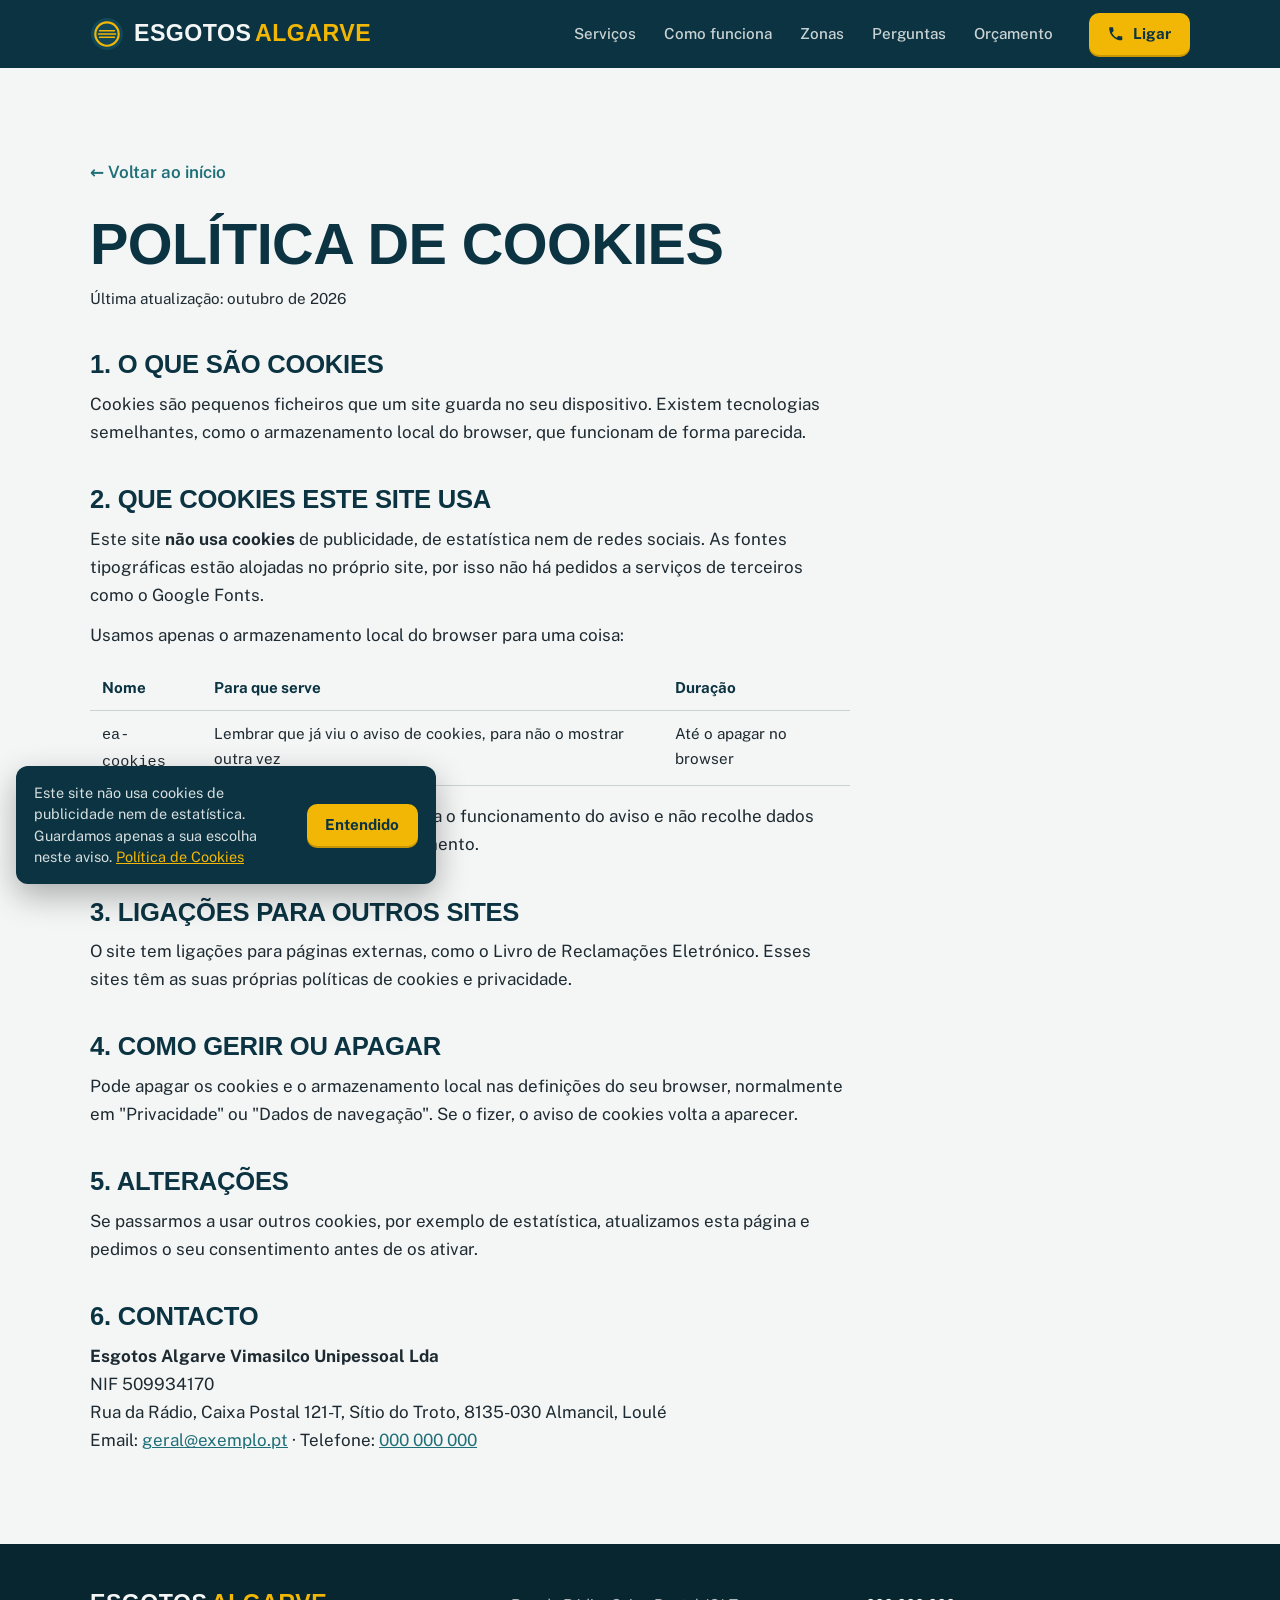
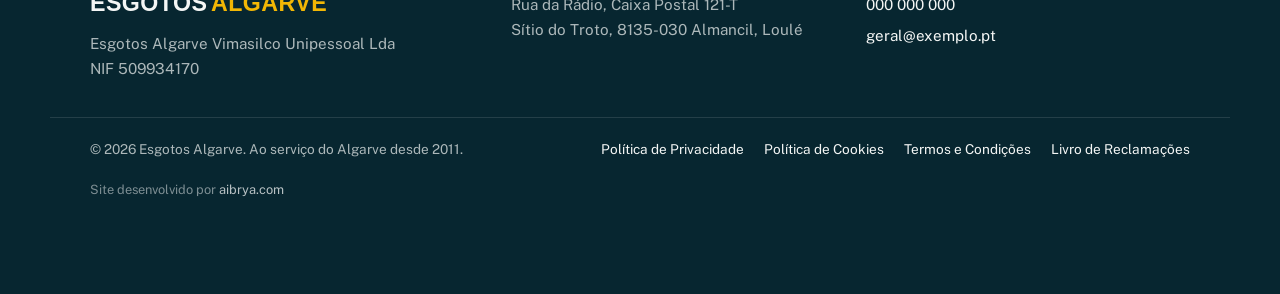
==== cookies.html @ 6cbc235f "Mapa interativo, páginas legais e simplificação - Localidades clicáveis que assinalam a zona no mapa" ====
<!doctype html>
<html lang="pt-PT">
<head>
  <meta charset="utf-8">
  <meta name="viewport" content="width=device-width, initial-scale=1">
  <title>Política de Cookies | Esgotos Algarve</title>
  <meta name="description" content="Que cookies e tecnologias semelhantes este site usa.">
  <meta name="theme-color" content="#0B3341">
  <link rel="icon" href="assets/favicon.svg" type="image/svg+xml">
  <link rel="stylesheet" href="assets/fonts.css">
  <link rel="stylesheet" href="styles.css">
</head>
<body>
  <a class="skip" href="#conteudo">Saltar para o conteúdo</a>

  <header class="topbar" id="topo">
    <div class="wrap topbar__inner">
      <a class="brand" href="index.html" aria-label="Esgotos Algarve, início">
        <svg class="brand__mark" viewBox="0 0 64 64" aria-hidden="true"><circle cx="32" cy="32" r="30" fill="currentColor"/><circle cx="32" cy="32" r="22" fill="none" stroke="var(--sinal)" stroke-width="4"/><path d="M18 26h28M16 32h32M18 38h28" stroke="var(--sinal)" stroke-width="3" stroke-linecap="round"/></svg>
        <span class="brand__name">Esgotos<strong>Algarve</strong></span>
      </a>
      <nav class="nav" aria-label="Principal">
        <button class="nav__toggle" aria-expanded="false" aria-controls="menu">
          <span class="sr-only">Abrir menu</span>
          <span class="nav__bars" aria-hidden="true"></span>
        </button>
        <ul id="menu" class="nav__list">
          <li><a href="index.html#servicos">Serviços</a></li>
          <li><a href="index.html#como-funciona">Como funciona</a></li>
          <li><a href="index.html#zonas">Zonas</a></li>
          <li><a href="index.html#perguntas">Perguntas</a></li>
          <li><a href="index.html#orcamento">Orçamento</a></li>
        </ul>
      </nav>
      <a class="btn btn--sinal btn--sm topbar__call" data-phone-link href="tel:+351000000000">
        <svg viewBox="0 0 24 24" aria-hidden="true"><path d="M6.6 10.8a15.1 15.1 0 0 0 6.6 6.6l2.2-2.2a1 1 0 0 1 1-.25 11.4 11.4 0 0 0 3.6.57 1 1 0 0 1 1 1V20a1 1 0 0 1-1 1A17 17 0 0 1 3 4a1 1 0 0 1 1-1h3.5a1 1 0 0 1 1 1c0 1.25.2 2.45.57 3.57a1 1 0 0 1-.25 1z"/></svg>
        <span>Ligar</span>
      </a>
    </div>
  </header>

  <main id="conteudo" class="legal">
    <div class="wrap">
      <a class="back" href="index.html">← Voltar ao início</a>
      <article class="legal__body">
        <h1>Política de Cookies</h1>
        <p class="legal__date">Última atualização: outubro de 2026</p>

        <h2>1. O que são cookies</h2>
        <p>Cookies são pequenos ficheiros que um site guarda no seu dispositivo. Existem tecnologias semelhantes, como o armazenamento local do browser, que funcionam de forma parecida.</p>

        <h2>2. Que cookies este site usa</h2>
        <p>Este site <strong>não usa cookies</strong> de publicidade, de estatística nem de redes sociais. As fontes tipográficas estão alojadas no próprio site, por isso não há pedidos a serviços de terceiros como o Google Fonts.</p>
        <p>Usamos apenas o armazenamento local do browser para uma coisa:</p>
        <table>
          <thead><tr><th>Nome</th><th>Para que serve</th><th>Duração</th></tr></thead>
          <tbody>
            <tr><td><code>ea-cookies</code></td><td>Lembrar que já viu o aviso de cookies, para não o mostrar outra vez</td><td>Até o apagar no browser</td></tr>
          </tbody>
        </table>
        <p>Este registo é estritamente necessário para o funcionamento do aviso e não recolhe dados pessoais, por isso não precisa de consentimento.</p>

        <h2>3. Ligações para outros sites</h2>
        <p>O site tem ligações para páginas externas, como o Livro de Reclamações Eletrónico. Esses sites têm as suas próprias políticas de cookies e privacidade.</p>

        <h2>4. Como gerir ou apagar</h2>
        <p>Pode apagar os cookies e o armazenamento local nas definições do seu browser, normalmente em "Privacidade" ou "Dados de navegação". Se o fizer, o aviso de cookies volta a aparecer.</p>

        <h2>5. Alterações</h2>
        <p>Se passarmos a usar outros cookies, por exemplo de estatística, atualizamos esta página e pedimos o seu consentimento antes de os ativar.</p>

        <h2>6. Contacto</h2>
        <p><strong>Esgotos Algarve Vimasilco Unipessoal Lda</strong><br>
        NIF 509934170<br>
        Rua da Rádio, Caixa Postal 121-T, Sítio do Troto, 8135-030 Almancil, Loulé<br>
        Email: <a data-email-link href="mailto:geral@exemplo.pt"><span data-email-text>geral@exemplo.pt</span></a> · Telefone: <a data-phone-link href="tel:+351000000000"><span data-phone-text>000 000 000</span></a></p>
      </article>
    </div>
  </main>

  <footer class="footer">
    <div class="wrap footer__grid">
      <div>
        <p class="brand brand--foot"><span class="brand__name">Esgotos<strong>Algarve</strong></span></p>
        <p>Esgotos Algarve Vimasilco Unipessoal Lda<br>NIF 509934170</p>
      </div>
      <div>
        <p>Rua da Rádio, Caixa Postal 121-T<br>Sítio do Troto, 8135-030 Almancil, Loulé</p>
      </div>
      <div>
        <p><a data-phone-link href="tel:+351000000000"><span data-phone-text>000 000 000</span></a></p>
        <p><a data-email-link href="mailto:geral@exemplo.pt"><span data-email-text>geral@exemplo.pt</span></a></p>
      </div>
    </div>
    <div class="wrap footer__legal">
      <p>© <span id="ano">2026</span> Esgotos Algarve. Ao serviço do Algarve desde 2011.</p>
      <ul class="footer__links" role="list">
        <li><a href="privacidade.html">Política de Privacidade</a></li>
        <li><a href="cookies.html">Política de Cookies</a></li>
        <li><a href="termos.html">Termos e Condições</a></li>
        <li><a href="https://www.livroreclamacoes.pt" rel="noopener" target="_blank">Livro de Reclamações</a></li>
      </ul>
    </div>
    <div class="wrap footer__credit">
      <p>Site desenvolvido por <a href="https://aibrya.com" rel="noopener" target="_blank">aibrya.com</a></p>
    </div>
  </footer>

  <div class="cookies" role="region" aria-label="Aviso de cookies" hidden>
    <p>Este site não usa cookies de publicidade nem de estatística. Guardamos apenas a sua escolha neste aviso. <a href="cookies.html">Política de Cookies</a></p>
    <button type="button" class="btn btn--sinal btn--sm" data-cookies-ok>Entendido</button>
  </div>

  <script src="script.js"></script>
</body>
</html>
---- assets/fonts.css ----
@font-face {
  font-family: 'Barlow Condensed';
  font-style: normal;
  font-weight: 500;
  font-display: swap;
  src: url(fonts/BarlowCondensed-500.woff2) format('woff2');
  unicode-range: U+0000-00FF, U+0131, U+0152-0153, U+02BB-02BC, U+02C6, U+02DA, U+02DC, U+0304, U+0308, U+0329, U+2000-206F, U+20AC, U+2122, U+2191, U+2193, U+2212, U+2215, U+FEFF, U+FFFD;
}
@font-face {
  font-family: 'Barlow Condensed';
  font-style: normal;
  font-weight: 600;
  font-display: swap;
  src: url(fonts/BarlowCondensed-600.woff2) format('woff2');
  unicode-range: U+0000-00FF, U+0131, U+0152-0153, U+02BB-02BC, U+02C6, U+02DA, U+02DC, U+0304, U+0308, U+0329, U+2000-206F, U+20AC, U+2122, U+2191, U+2193, U+2212, U+2215, U+FEFF, U+FFFD;
}
@font-face {
  font-family: 'Barlow Condensed';
  font-style: normal;
  font-weight: 700;
  font-display: swap;
  src: url(fonts/BarlowCondensed-700.woff2) format('woff2');
  unicode-range: U+0000-00FF, U+0131, U+0152-0153, U+02BB-02BC, U+02C6, U+02DA, U+02DC, U+0304, U+0308, U+0329, U+2000-206F, U+20AC, U+2122, U+2191, U+2193, U+2212, U+2215, U+FEFF, U+FFFD;
}
@font-face {
  font-family: 'Public Sans';
  font-style: normal;
  font-weight: 400;
  font-display: swap;
  src: url(fonts/PublicSans.woff2) format('woff2');
  unicode-range: U+0000-00FF, U+0131, U+0152-0153, U+02BB-02BC, U+02C6, U+02DA, U+02DC, U+0304, U+0308, U+0329, U+2000-206F, U+20AC, U+2122, U+2191, U+2193, U+2212, U+2215, U+FEFF, U+FFFD;
}
@font-face {
  font-family: 'Public Sans';
  font-style: normal;
  font-weight: 500;
  font-display: swap;
  src: url(fonts/PublicSans.woff2) format('woff2');
  unicode-range: U+0000-00FF, U+0131, U+0152-0153, U+02BB-02BC, U+02C6, U+02DA, U+02DC, U+0304, U+0308, U+0329, U+2000-206F, U+20AC, U+2122, U+2191, U+2193, U+2212, U+2215, U+FEFF, U+FFFD;
}
@font-face {
  font-family: 'Public Sans';
  font-style: normal;
  font-weight: 600;
  font-display: swap;
  src: url(fonts/PublicSans.woff2) format('woff2');
  unicode-range: U+0000-00FF, U+0131, U+0152-0153, U+02BB-02BC, U+02C6, U+02DA, U+02DC, U+0304, U+0308, U+0329, U+2000-206F, U+20AC, U+2122, U+2191, U+2193, U+2212, U+2215, U+FEFF, U+FFFD;
}
@font-face {
  font-family: 'Public Sans';
  font-style: normal;
  font-weight: 700;
  font-display: swap;
  src: url(fonts/PublicSans.woff2) format('woff2');
  unicode-range: U+0000-00FF, U+0131, U+0152-0153, U+02BB-02BC, U+02C6, U+02DA, U+02DC, U+0304, U+0308, U+0329, U+2000-206F, U+20AC, U+2122, U+2191, U+2193, U+2212, U+2215, U+FEFF, U+FFFD;
}
---- styles.css ----
/* =========================================================
   Esgotos Algarve, sistema de tokens
   Cal (60%) · Petróleo/Água (30%) · Sinal (10%, só CTAs)
   ========================================================= */
:root {
  --cal: #F4F6F5;          /* paredes caiadas, fundo dominante */
  --cal-2: #E6ECEA;        /* fundo de secção alternada */
  --petroleo: #0B3341;     /* azul petróleo, cor de marca */
  --petroleo-2: #12475A;
  --agua: #1F6F78;         /* água tratada, ícones e detalhes */
  --sinal: #F2B705;        /* amarelo de sinalização, só CTAs */
  --sinal-hover: #FFC928;
  --ardosia: #1E2A31;      /* texto */
  --ardosia-2: #4A5A63;    /* texto secundário */
  --linha: #C9D3D1;

  --f-display: "Barlow Condensed", "Arial Narrow", sans-serif;
  --f-body: "Public Sans", system-ui, -apple-system, "Segoe UI", sans-serif;

  --r: 10px;
  --wrap: 1180px;
  --gutter: clamp(16px, 4vw, 40px);
  --sec-y: clamp(64px, 9vw, 120px);
  --shadow: 0 1px 2px rgb(11 51 65 / .06), 0 8px 24px rgb(11 51 65 / .08);
}

*, *::before, *::after { box-sizing: border-box; }
html { scroll-behavior: smooth; -webkit-text-size-adjust: 100%; }
body {
  margin: 0;
  background: var(--cal);
  color: var(--ardosia);
  font: 400 1.0625rem/1.65 var(--f-body);
  -webkit-font-smoothing: antialiased;
}
img, svg { display: block; max-width: 100%; }
h1, h2, h3 { margin: 0; line-height: 1.05; color: var(--petroleo); }
h1, h2 { font-family: var(--f-display); font-weight: 700; letter-spacing: -.01em; text-transform: uppercase; }
h3 { font-family: var(--f-body); font-weight: 700; font-size: 1.125rem; line-height: 1.3; }
p { margin: 0; }
a { color: inherit; }
:where(ul[role="list"], ol) { list-style: none; margin: 0; padding: 0; }

.wrap { max-width: var(--wrap); margin-inline: auto; padding-inline: var(--gutter); }
.sr-only { position: absolute; width: 1px; height: 1px; overflow: hidden; clip: rect(0 0 0 0); white-space: nowrap; }

:focus-visible { outline: 3px solid var(--sinal); outline-offset: 3px; border-radius: 4px; }
.section--tint :focus-visible, main :focus-visible { outline-color: var(--petroleo); }
.section--dark :focus-visible, .section--quote .quote__intro :focus-visible, .footer :focus-visible, .topbar :focus-visible { outline-color: var(--sinal); }

.skip {
  position: absolute; left: 16px; top: -60px; z-index: 100;
  background: var(--sinal); color: var(--petroleo); padding: 10px 16px; font-weight: 700; border-radius: 6px;
}
.skip:focus { top: 12px; }

/* ---------- Botões ---------- */
.btn {
  display: inline-flex; align-items: center; justify-content: center; gap: .55em;
  min-height: 48px; padding: .8em 1.4em;
  font: 700 1rem/1 var(--f-body); text-decoration: none;
  border-radius: var(--r); border: 2px solid transparent; cursor: pointer;
  transition: background .2s, transform .2s, box-shadow .2s, border-color .2s;
}
.btn svg { width: 1.15em; height: 1.15em; fill: currentColor; flex: none; }
.btn--sinal { background: var(--sinal); color: var(--petroleo); box-shadow: 0 2px 0 #C79600; }
.btn--sinal:hover { background: var(--sinal-hover); transform: translateY(-1px); box-shadow: 0 4px 0 #C79600; }
.btn--sinal:active { transform: translateY(1px); box-shadow: 0 1px 0 #C79600; }
.btn--ghost { color: var(--petroleo); border-color: currentColor; background: transparent; }
.btn--ghost:hover { background: var(--petroleo); color: var(--cal); border-color: var(--petroleo); }
.btn--sm { min-height: 42px; padding: .6em 1.1em; font-size: .95rem; }
.btn--lg { min-height: 56px; font-size: 1.0625rem; padding: .9em 1.6em; }
.btn--block { width: 100%; }
.btn__num { font-weight: 500; opacity: .8; padding-left: .55em; border-left: 1px solid rgb(11 51 65 / .3); }

/* ---------- Topbar ---------- */
.topbar {
  position: sticky; top: 0; z-index: 50;
  background: var(--petroleo); color: var(--cal);
}
.topbar__inner { display: flex; align-items: center; gap: 24px; min-height: 68px; }
.brand { display: inline-flex; align-items: center; gap: 10px; text-decoration: none; color: var(--cal); }
.brand__mark { width: 34px; height: 34px; color: var(--petroleo-2); }
.brand__name { font: 600 1.45rem/1 var(--f-display); text-transform: uppercase; letter-spacing: .02em; }
.brand__name strong { color: var(--sinal); font-weight: 700; margin-left: .15em; }

.nav { margin-left: auto; }
.nav__list { display: flex; gap: 4px; list-style: none; margin: 0; padding: 0; }
.nav__list a {
  display: block; padding: 10px 12px; text-decoration: none; font-weight: 500; font-size: .95rem;
  color: rgb(244 246 245 / .82); border-radius: 6px;
}
.nav__list a:hover { color: var(--cal); background: var(--petroleo-2); }
.nav__toggle { display: none; }

/* ---------- Hero ---------- */
.hero {
  padding-block: clamp(40px, 6vw, 88px) clamp(48px, 6vw, 96px);
  background:
    linear-gradient(var(--cal), var(--cal)) padding-box;
  position: relative; overflow: hidden;
}
.hero__grid { display: grid; grid-template-columns: 1.05fr 1fr; gap: clamp(32px, 5vw, 72px); align-items: center; }
.hero__kicker {
  display: inline-flex; align-items: center; gap: 10px;
  font-weight: 600; font-size: .9rem; color: var(--agua); letter-spacing: .02em;
  margin-bottom: 20px;
}
.dot { width: 9px; height: 9px; border-radius: 50%; background: var(--agua); box-shadow: 0 0 0 4px rgb(31 111 120 / .18); }
.hero h1 { font-size: clamp(2.6rem, 5.6vw, 4.8rem); line-height: .95; }
.hero h1 span { display: block; color: var(--agua); }
.hero__lead { margin-top: 22px; font-size: clamp(1.06rem, 1.5vw, 1.2rem); color: var(--ardosia-2); max-width: 34em; }
.hero__ctas { display: flex; flex-wrap: wrap; gap: 12px; margin-top: 32px; }
.hero__proof {
  display: grid; grid-template-columns: repeat(3, 1fr); gap: 16px;
  margin-top: 40px; padding-top: 24px; border-top: 1px solid var(--linha);
  font-size: .92rem; color: var(--ardosia-2); line-height: 1.4;
}
.hero__proof strong { display: block; color: var(--petroleo); font-family: var(--f-display); font-size: 1.35rem; text-transform: uppercase; letter-spacing: .01em; }

/* Assinatura: corte técnico */
.hero__section { margin: 0; }
.hero__section svg { width: 100%; height: auto; border-radius: 14px; background: #fff; box-shadow: var(--shadow); border: 1px solid var(--linha); }
.hero__section figcaption { margin-top: 12px; font-size: .88rem; color: var(--ardosia-2); padding-left: 14px; border-left: 3px solid var(--sinal); }
.ceu { fill: #FAFBFB; }
.terra { fill: url(#terra); }
.hatch { stroke: #DCD3C3; stroke-width: 2; }
.solo { stroke: #8A7A5E; stroke-width: 3; }
.casa rect, .casa path { fill: #fff; stroke: var(--petroleo); stroke-width: 3; stroke-linejoin: round; }
.casa .janela { fill: #DCEDEE; }
.casa .porta { fill: var(--petroleo); }
.tubo { fill: none; stroke: var(--petroleo); stroke-width: 10; stroke-linecap: round; stroke-linejoin: round; }
.fluxo { fill: none; stroke: #8FC3C7; stroke-width: 3; stroke-dasharray: 6 10; stroke-linecap: round; animation: flow 1.6s linear infinite; }
.tanque { fill: #fff; stroke: var(--petroleo); stroke-width: 4; }
.nivel { fill: #7E8F6B; opacity: .55; animation: drain 7s ease-in-out infinite; transform-origin: 0 360px; }
.onda { fill: #7E8F6B; opacity: .8; animation: drain 7s ease-in-out infinite; transform-origin: 0 360px; }
.tampa { fill: var(--petroleo); }
.cisterna { fill: var(--petroleo); }
.cabine { fill: var(--petroleo-2); }
.camiao .janela { fill: #DCEDEE; }
.chassis { stroke: var(--ardosia); stroke-width: 4; }
.roda { fill: var(--ardosia); stroke: #fff; stroke-width: 3; }
.faixa { fill: var(--sinal); }
.mangueira { fill: none; stroke: var(--sinal); stroke-width: 6; stroke-linecap: round; }
.mangueira--in { stroke-dasharray: 2 0; }
.cota line { stroke: var(--agua); stroke-width: 1.5; }
.cota text { font: 600 13px var(--f-body); fill: var(--agua); letter-spacing: .04em; text-transform: uppercase; }

@keyframes flow { to { stroke-dashoffset: -32; } }
@keyframes drain {
  0%, 15% { transform: scaleY(1); }
  55%, 70% { transform: scaleY(.14); }
  100% { transform: scaleY(1); }
}

/* ---------- Pipeline (assinatura ao longo da página) ---------- */
.pipeline { position: relative; }
@media (min-width: 1100px) {
  .pipeline::before {
    content: ""; position: absolute; top: 0; bottom: 0;
    left: max(18px, calc((100vw - var(--wrap)) / 2 - 10px));
    width: 6px; border-radius: 3px;
    background: repeating-linear-gradient(to bottom, rgb(143 195 199 / .45) 0 14px, transparent 14px 22px);
    pointer-events: none; z-index: 1;
  }
}

/* ---------- Secções ---------- */
.section { padding-block: var(--sec-y); position: relative; }
.section--tint { background: var(--cal-2); }
.section--dark { background: var(--petroleo); color: rgb(244 246 245 / .85); }
.section--dark h2, .section--dark h3 { color: var(--cal); }

.sec-head { max-width: 760px; margin-bottom: clamp(32px, 4vw, 56px); }
.sec-head h2 { font-size: clamp(2.2rem, 4.6vw, 3.6rem); }
.sec-head__lead { margin-top: 16px; font-size: 1.1rem; color: var(--ardosia-2); }
.section--dark .sec-head__lead { color: rgb(244 246 245 / .78); }

.node {
  display: inline-flex; align-items: center; gap: 12px; margin-bottom: 14px;
  font: 700 .95rem/1 var(--f-display); letter-spacing: .12em; text-transform: uppercase; color: var(--agua);
}
.section--dark .node, .node--light { color: #8FC3C7; }
.node__cover {
  width: 28px; height: 28px; border-radius: 50%; flex: none;
  background:
    repeating-linear-gradient(0deg, transparent 0 4px, rgb(255 255 255 / .35) 4px 6px),
    var(--petroleo);
  box-shadow: inset 0 0 0 3px var(--agua), 0 0 0 3px var(--cal);
}
.section--tint .node__cover { box-shadow: inset 0 0 0 3px var(--agua), 0 0 0 3px var(--cal-2); }
.section--dark .node__cover, .node--light .node__cover { background: repeating-linear-gradient(0deg, transparent 0 4px, rgb(11 51 65 / .4) 4px 6px), #8FC3C7; box-shadow: inset 0 0 0 3px var(--sinal), 0 0 0 3px var(--petroleo); }

/* ---------- Serviços ---------- */
.services { display: grid; grid-template-columns: repeat(2, 1fr); gap: 20px; }
.svc {
  background: #fff; border: 1px solid var(--linha); border-radius: 14px; padding: clamp(24px, 3vw, 36px);
  display: flex; flex-direction: column; gap: 12px;
  transition: border-color .2s, box-shadow .2s, transform .2s;
}
.svc:hover { border-color: var(--agua); box-shadow: var(--shadow); transform: translateY(-2px); }
.svc h3 { font-family: var(--f-display); font-size: clamp(1.5rem, 2.2vw, 1.9rem); text-transform: uppercase; line-height: 1.05; }
.svc p { color: var(--ardosia-2); font-size: 1rem; }
.svc__top { display: flex; justify-content: space-between; align-items: flex-start; margin-bottom: 8px; }
.svc__n { font: 700 2.4rem/1 var(--f-display); color: var(--linha); }
.svc__icon { width: 56px; height: 56px; border-radius: 12px; background: #E3F0F0; display: grid; place-items: center; }
.svc__icon svg { width: 32px; height: 32px; fill: none; stroke: var(--agua); stroke-width: 2.5; stroke-linecap: round; stroke-linejoin: round; }
.svc--feature { background: var(--petroleo); border-color: var(--petroleo); }
.svc--feature h3 { color: var(--cal); }
.svc--feature p { color: rgb(244 246 245 / .8); }
.svc--feature .svc__icon { background: var(--petroleo-2); }
.svc--feature .svc__icon svg { stroke: var(--sinal); }
.svc--feature .svc__n { color: var(--sinal); }

/* ---------- Passos ---------- */
.steps { display: grid; grid-template-columns: repeat(4, 1fr); gap: 24px; counter-reset: s; position: relative; }
.steps::before {
  content: ""; position: absolute; left: 28px; right: 28px; top: 27px; height: 6px; border-radius: 3px;
  background: var(--petroleo); z-index: 0;
}
.steps li { position: relative; z-index: 1; }
.steps__n {
  display: grid; place-items: center; width: 60px; height: 60px; border-radius: 50%;
  background: var(--cal); border: 6px solid var(--petroleo); color: var(--petroleo);
  font: 700 1.6rem/1 var(--f-display); margin-bottom: 18px;
}
.steps li:last-child .steps__n { background: var(--sinal); }
.steps h3 { margin-bottom: 6px; }
.steps p { color: var(--ardosia-2); font-size: 1rem; }
.cta-inline { margin-top: 48px; }

/* ---------- Zonas ---------- */
.zonas { display: grid; grid-template-columns: 1fr 1fr; gap: clamp(32px, 5vw, 72px); align-items: center; }
.towns__hint { font-size: .95rem; color: #8FC3C7; margin-bottom: 14px; font-weight: 500; }
.towns { display: flex; flex-wrap: wrap; gap: 8px; }
.town {
  font: 500 .95rem/1 var(--f-body); color: var(--cal); cursor: pointer;
  padding: 10px 14px; min-height: 40px; border-radius: 999px;
  background: transparent; border: 1px solid rgb(143 195 199 / .35);
  transition: background .15s, border-color .15s, color .15s;
}
.town:hover { border-color: #8FC3C7; background: rgb(143 195 199 / .1); }
.town[aria-pressed="true"] { background: var(--sinal); color: var(--petroleo); border-color: var(--sinal); font-weight: 700; }
.towns__note { margin-top: 20px; font-size: .95rem; color: rgb(244 246 245 / .7); }
.map { margin: 0; }
.map svg { width: 100%; height: auto; border-radius: 14px; background: #0A2C38; overflow: hidden; }
.map__land { fill: #0F3E4E; }
.map__coast { fill: none; stroke: #8FC3C7; stroke-width: 1.2; }
.map__range circle { fill: none; stroke: rgb(143 195 199 / .22); stroke-width: .6; stroke-dasharray: 2 3; }
.map__pt { fill: #8FC3C7; opacity: .75; transition: opacity .2s; }
.map__pt.is-active { opacity: 0; }
.map__base circle { fill: var(--cal); stroke: var(--petroleo); stroke-width: 1.5; }
.map__route { stroke: var(--sinal); stroke-width: 1.2; stroke-dasharray: 3 3; opacity: .9; transition: all .5s ease; }
.map__focus { transition: transform .5s cubic-bezier(.2,.8,.2,1); }
.map__dot { fill: var(--sinal); stroke: var(--petroleo); stroke-width: 1.5; }
.map__ring { fill: none; stroke: var(--sinal); stroke-width: 1.2; }
.map__pulse { fill: var(--sinal); opacity: .5; transform-box: fill-box; transform-origin: center; animation: pulse 1.6s ease-out infinite; }
.map__sea { font: 600 6px var(--f-body); fill: rgb(143 195 199 / .5); letter-spacing: .3em; text-transform: uppercase; }
.map__label { font: 700 8px var(--f-display); fill: var(--sinal); text-transform: uppercase; letter-spacing: .08em; paint-order: stroke; stroke: #0A2C38; stroke-width: 3px; }
.map__caption { margin-top: 12px; font-size: .95rem; color: rgb(244 246 245 / .78); }
.map__caption strong { color: var(--sinal); }
@keyframes pulse { 0% { transform: scale(1); opacity: .55; } 100% { transform: scale(4); opacity: 0; } }

/* ---------- FAQ ---------- */
.faq-wrap { display: grid; grid-template-columns: 1fr 1.6fr; gap: clamp(24px, 5vw, 72px); align-items: start; }
.faq { border-top: 1px solid var(--linha); }
.faq details { border-bottom: 1px solid var(--linha); }
.faq summary {
  list-style: none; cursor: pointer; padding: 20px 44px 20px 0; position: relative;
  font-weight: 600; font-size: 1.08rem; color: var(--petroleo);
}
.faq summary::-webkit-details-marker { display: none; }
.faq summary::after {
  content: ""; position: absolute; right: 6px; top: 50%; width: 22px; height: 22px; margin-top: -11px;
  border-radius: 50%; background: #E3F0F0 url("data:image/svg+xml,%3Csvg xmlns='http://www.w3.org/2000/svg' viewBox='0 0 22 22'%3E%3Cpath d='M6 11h10M11 6v10' stroke='%231F6F78' stroke-width='2' stroke-linecap='round'/%3E%3C/svg%3E") center no-repeat;
  transition: transform .2s;
}
.faq details[open] summary::after { transform: rotate(45deg); }
.faq details p { padding: 0 44px 22px 0; color: var(--ardosia-2); }

/* ---------- Orçamento ---------- */
.section--quote { background: linear-gradient(180deg, var(--cal) 0 18%, var(--petroleo) 18% 100%); }
.quote {
  display: grid; grid-template-columns: 1fr 1.1fr; gap: 0;
  background: var(--petroleo-2); border-radius: 18px; overflow: hidden; box-shadow: 0 30px 60px rgb(0 0 0 / .25);
}
.quote__intro { padding: clamp(28px, 4vw, 56px); color: rgb(244 246 245 / .85); }
.quote__intro h2 { color: var(--cal); font-size: clamp(2.2rem, 4.2vw, 3.4rem); margin-bottom: 14px; }
.phone-big {
  display: inline-flex; flex-direction: column; margin-top: 32px; text-decoration: none;
  padding: 18px 22px; border-radius: 12px; border: 2px solid rgb(143 195 199 / .4);
}
.phone-big span { font-size: .85rem; text-transform: uppercase; letter-spacing: .12em; color: #8FC3C7; font-weight: 600; }
.phone-big strong { font: 700 clamp(2rem, 3.6vw, 2.7rem)/1.05 var(--f-display); color: var(--sinal); letter-spacing: .02em; }
.phone-big:hover { border-color: var(--sinal); }
.quote__addr { margin-top: 28px; font-style: normal; font-size: .95rem; color: rgb(244 246 245 / .7); }

.form { background: #fff; padding: clamp(28px, 4vw, 56px); display: grid; gap: 18px; align-content: start; }
.form fieldset { border: 0; margin: 0; padding: 0; }
.form legend, .field label { font-weight: 600; color: var(--petroleo); margin-bottom: 8px; font-size: .98rem; padding: 0; }
.opt { font-weight: 400; color: var(--ardosia-2); }
.chips { display: flex; flex-wrap: wrap; gap: 8px; }
.chips label { position: relative; }
.chips input { position: absolute; opacity: 0; inset: 0; cursor: pointer; }
.chips span {
  display: inline-block; padding: 10px 16px; border-radius: 999px; border: 1.5px solid var(--linha);
  font-weight: 500; font-size: .95rem; cursor: pointer; transition: all .15s;
}
.chips input:checked + span { background: var(--petroleo); color: var(--cal); border-color: var(--petroleo); }
.chips input:focus-visible + span { outline: 3px solid var(--agua); outline-offset: 2px; }
.field { display: grid; }
.field input, .field textarea {
  font: inherit; color: var(--ardosia); background: var(--cal);
  border: 1.5px solid var(--linha); border-radius: 8px; padding: 12px 14px; min-height: 48px;
  transition: border-color .15s, background .15s;
}
.field input:focus, .field textarea:focus { outline: none; border-color: var(--agua); background: #fff; box-shadow: 0 0 0 3px rgb(31 111 120 / .2); }
.field input[aria-invalid="true"] { border-color: #B3261E; }
.field__err { color: #B3261E; font-size: .9rem; margin-top: 6px; }
.form__note { font-size: .92rem; color: var(--agua); min-height: 1.2em; }

.form__legal { font-size: .88rem; color: var(--ardosia-2); }
.form__legal a { color: var(--agua); }

/* ---------- Footer ---------- */
.footer { background: #072630; color: rgb(244 246 245 / .7); padding-block: 48px 96px; font-size: .95rem; }
.footer__grid { display: grid; grid-template-columns: 1.2fr 1fr 1fr; gap: 32px; }
.footer a { color: var(--cal); text-decoration: none; }
.footer a:hover { text-decoration: underline; }
.footer p + p { margin-top: 6px; }
.brand--foot { margin-bottom: 10px; }
.footer__legal { display: flex; justify-content: space-between; flex-wrap: wrap; gap: 12px; margin-top: 36px; padding-top: 20px; border-top: 1px solid rgb(244 246 245 / .12); font-size: .85rem; }
.footer__links { display: flex; flex-wrap: wrap; gap: 6px 20px; }
.footer__credit { margin-top: 18px; font-size: .8rem; color: rgb(244 246 245 / .5); }
.footer__credit a { color: rgb(244 246 245 / .75); }

/* ---------- Aviso de cookies ---------- */
.cookies {
  position: fixed; left: 16px; bottom: 16px; z-index: 70; max-width: 420px;
  display: flex; align-items: center; gap: 16px;
  background: var(--petroleo); color: rgb(244 246 245 / .88); font-size: .9rem; line-height: 1.5;
  padding: 16px 18px; border-radius: 12px; box-shadow: 0 12px 32px rgb(0 0 0 / .3);
}
.cookies[hidden] { display: none; }
.cookies a { color: var(--sinal); }
.cookies .btn { flex: none; }

/* ---------- Páginas legais ---------- */
.legal { padding-block: clamp(48px, 7vw, 96px); }
.legal__body { max-width: 760px; }
.legal h1 { font-size: clamp(2.4rem, 5vw, 3.6rem); margin-bottom: 12px; }
.legal__date { color: var(--ardosia-2); font-size: .95rem; margin-bottom: 40px; }
.legal h2 { font-size: 1.6rem; margin: 40px 0 12px; }
.legal p, .legal li { color: var(--ardosia); }
.legal p + p { margin-top: 12px; }
.legal ul { padding-left: 1.2em; margin: 12px 0; }
.legal li + li { margin-top: 6px; }
.legal a { color: var(--agua); }
.legal table { width: 100%; border-collapse: collapse; margin: 16px 0; font-size: .95rem; }
.legal th, .legal td { text-align: left; padding: 10px 12px; border-bottom: 1px solid var(--linha); vertical-align: top; }
.legal th { color: var(--petroleo); }
.back { display: inline-flex; gap: 8px; margin-bottom: 28px; color: var(--agua); font-weight: 600; text-decoration: none; }
.back:hover { text-decoration: underline; }

/* ---------- Barra fixa telemóvel ---------- */
.mobilebar { display: none; }

/* ---------- Revelar ao scroll ---------- */
.reveal { opacity: 0; transform: translateY(16px); transition: opacity .6s ease, transform .6s ease; }
.reveal.is-in { opacity: 1; transform: none; }

/* =================== Responsivo =================== */
@media (max-width: 1024px) {
  .steps { grid-template-columns: 1fr 1fr; row-gap: 40px; }
  .steps::before { display: none; }
}

@media (max-width: 880px) {
  .nav__toggle {
    display: grid; place-items: center; width: 44px; height: 44px; border-radius: 8px;
    background: transparent; border: 1px solid rgb(244 246 245 / .25); color: var(--cal); cursor: pointer;
  }
  .nav__bars, .nav__bars::before, .nav__bars::after { display: block; width: 20px; height: 2px; background: currentColor; border-radius: 2px; position: relative; transition: transform .2s; }
  .nav__bars::before, .nav__bars::after { content: ""; position: absolute; left: 0; }
  .nav__bars::before { top: -6px; } .nav__bars::after { top: 6px; }
  .nav__toggle[aria-expanded="true"] .nav__bars { background: transparent; }
  .nav__toggle[aria-expanded="true"] .nav__bars::before { transform: translateY(6px) rotate(45deg); }
  .nav__toggle[aria-expanded="true"] .nav__bars::after { transform: translateY(-6px) rotate(-45deg); }
  .nav__list {
    position: absolute; left: 0; right: 0; top: 100%; flex-direction: column; gap: 0;
    background: var(--petroleo); padding: 8px var(--gutter) 20px; border-top: 1px solid var(--petroleo-2);
    display: none;
  }
  .nav__list.is-open { display: flex; }
  .nav__list a { padding: 14px 4px; font-size: 1.05rem; border-bottom: 1px solid var(--petroleo-2); border-radius: 0; }
  .topbar__call { display: none; }
  .cookies { bottom: 84px; }

  .hero__grid, .zonas, .faq-wrap, .quote { grid-template-columns: 1fr; }
  .hero__section { order: 2; }
  .hero__proof { grid-template-columns: 1fr; gap: 12px; }
  .hero__proof li { display: flex; gap: 10px; align-items: baseline; }
  .hero__proof strong { display: inline; font-size: 1.15rem; }
  .map { max-width: 520px; }
  .section--quote { background: var(--petroleo); }
  .footer__grid { grid-template-columns: 1fr; gap: 16px; }

  .mobilebar {
    display: block; position: fixed; left: 0; right: 0; bottom: 0; z-index: 60;
    padding: 10px 16px calc(10px + env(safe-area-inset-bottom));
    background: rgb(11 51 65 / .96); backdrop-filter: blur(8px);
    transform: translateY(110%); transition: transform .3s;
  }
  .mobilebar.is-shown { transform: none; }
}

@media (max-width: 600px) {
  .services, .steps { grid-template-columns: 1fr; }
  .cookies { left: 12px; right: 12px; bottom: 84px; max-width: none; flex-direction: column; align-items: stretch; }
  .hero__ctas .btn { width: 100%; }
  .btn__num { display: none; }
  .faq summary { font-size: 1rem; }
}

@media (prefers-reduced-motion: reduce) {
  html { scroll-behavior: auto; }
  *, *::before, *::after { animation: none !important; transition: none !important; }
  .reveal { opacity: 1; transform: none; }
}
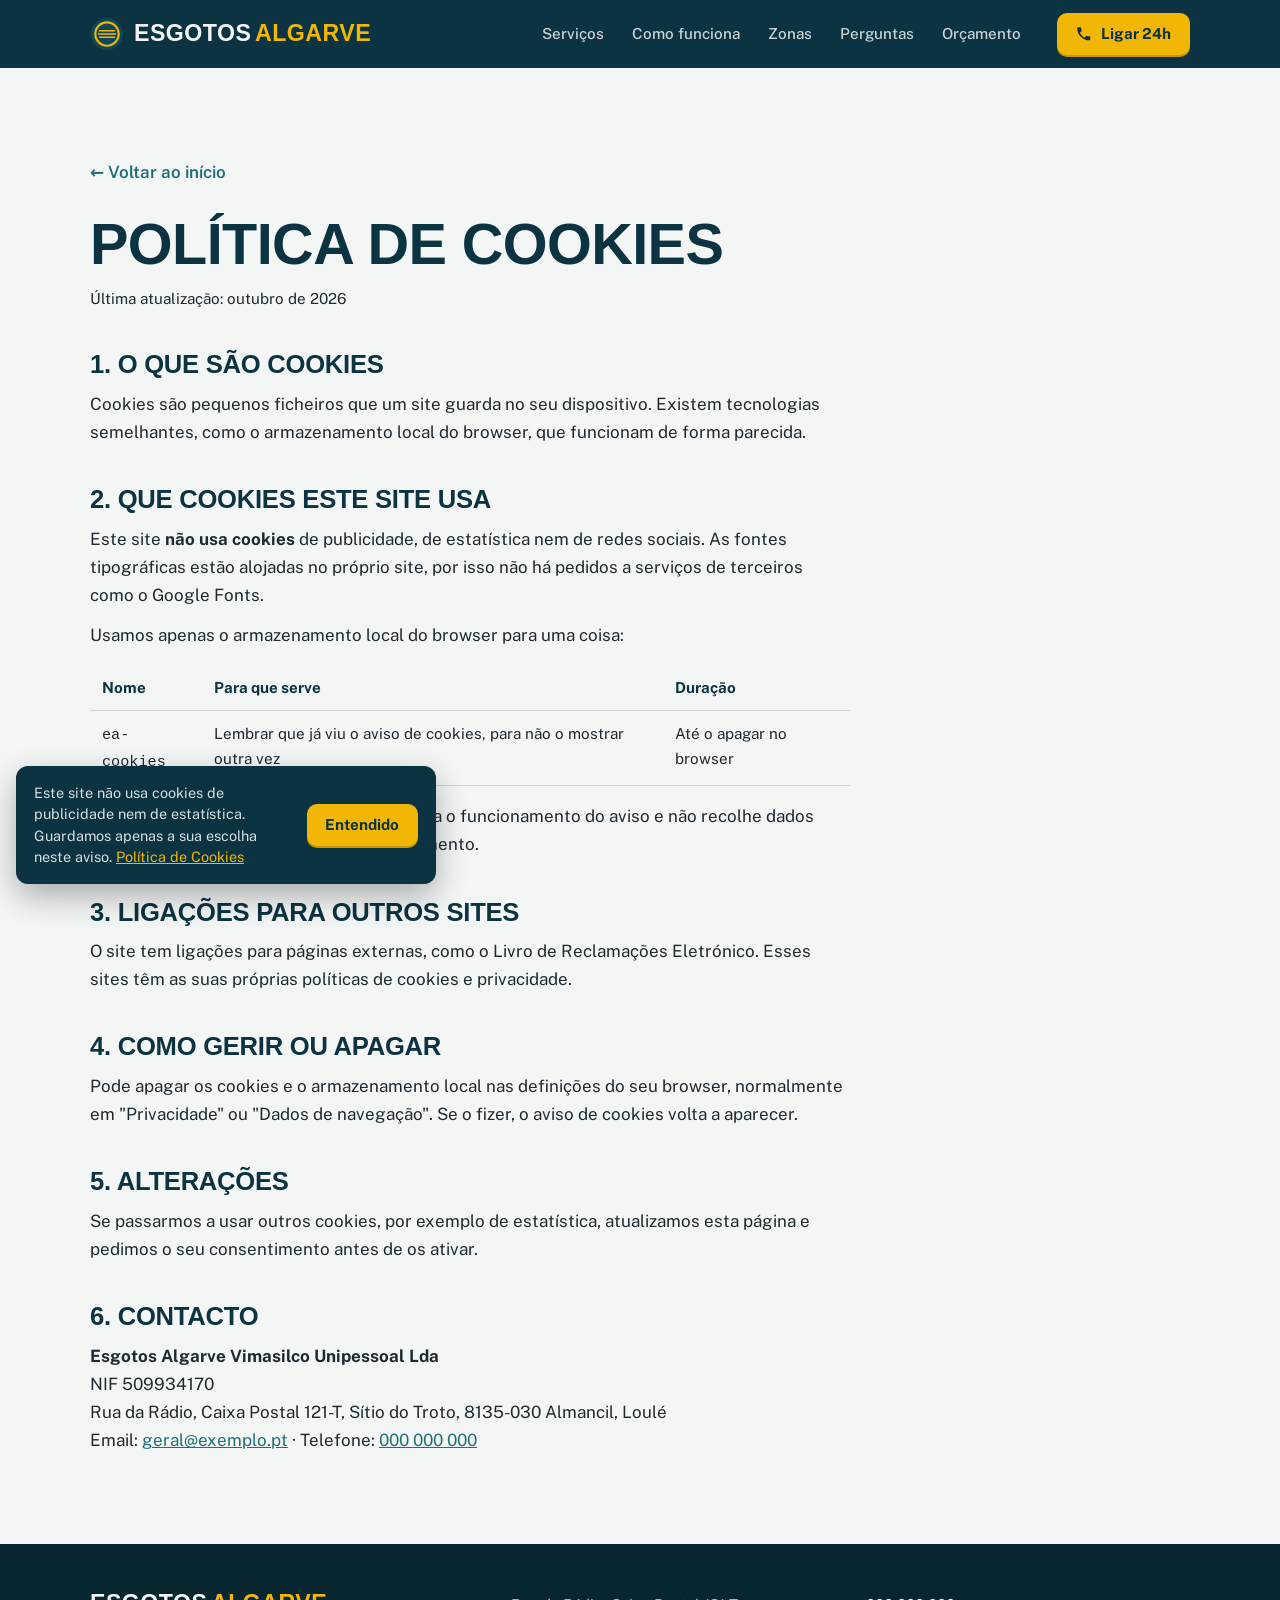
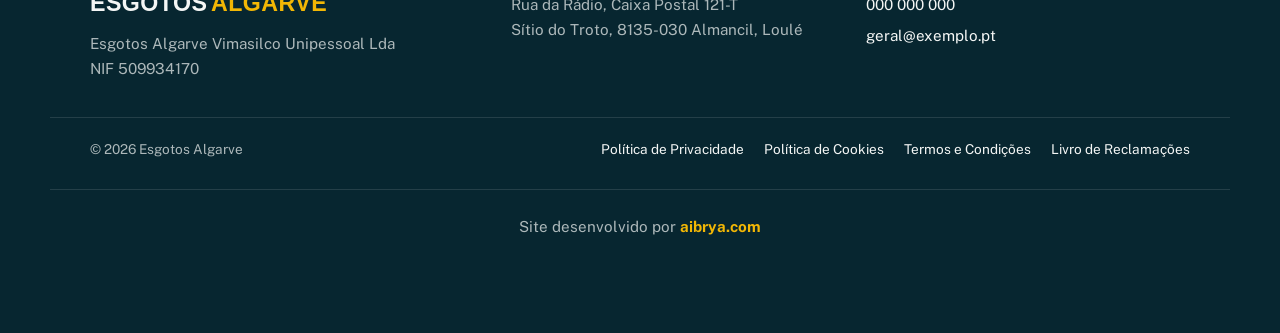
==== commit 540e4495: "Piquete 24/7, sugestões de localidade e ajustes de texto - Destacar o piquete 24/7 no topo, nos botõ" ====
--- a/cookies.html
+++ b/cookies.html
@@ -32,9 +32,9 @@
           <li><a href="index.html#orcamento">Orçamento</a></li>
         </ul>
       </nav>
-      <a class="btn btn--sinal btn--sm topbar__call" data-phone-link href="tel:+351000000000">
+      <a class="btn btn--sinal btn--sm topbar__call" data-phone-link href="tel:+351000000000" aria-label="Ligar, piquete 24 horas">
         <svg viewBox="0 0 24 24" aria-hidden="true"><path d="M6.6 10.8a15.1 15.1 0 0 0 6.6 6.6l2.2-2.2a1 1 0 0 1 1-.25 11.4 11.4 0 0 0 3.6.57 1 1 0 0 1 1 1V20a1 1 0 0 1-1 1A17 17 0 0 1 3 4a1 1 0 0 1 1-1h3.5a1 1 0 0 1 1 1c0 1.25.2 2.45.57 3.57a1 1 0 0 1-.25 1z"/></svg>
-        <span>Ligar</span>
+        <span>Ligar 24h</span>
       </a>
     </div>
   </header>
@@ -93,7 +93,7 @@
       </div>
     </div>
     <div class="wrap footer__legal">
-      <p>© <span id="ano">2026</span> Esgotos Algarve. Ao serviço do Algarve desde 2011.</p>
+      <p>© <span id="ano">2026</span> Esgotos Algarve</p>
       <ul class="footer__links" role="list">
         <li><a href="privacidade.html">Política de Privacidade</a></li>
         <li><a href="cookies.html">Política de Cookies</a></li>
--- a/styles.css
+++ b/styles.css
@@ -205,17 +205,10 @@
 .svc__n { font: 700 2.4rem/1 var(--f-display); color: var(--linha); }
 .svc__icon { width: 56px; height: 56px; border-radius: 12px; background: #E3F0F0; display: grid; place-items: center; }
 .svc__icon svg { width: 32px; height: 32px; fill: none; stroke: var(--agua); stroke-width: 2.5; stroke-linecap: round; stroke-linejoin: round; }
-.svc--feature { background: var(--petroleo); border-color: var(--petroleo); }
-.svc--feature h3 { color: var(--cal); }
-.svc--feature p { color: rgb(244 246 245 / .8); }
-.svc--feature .svc__icon { background: var(--petroleo-2); }
-.svc--feature .svc__icon svg { stroke: var(--sinal); }
-.svc--feature .svc__n { color: var(--sinal); }
-
 /* ---------- Passos ---------- */
 .steps { display: grid; grid-template-columns: repeat(4, 1fr); gap: 24px; counter-reset: s; position: relative; }
 .steps::before {
-  content: ""; position: absolute; left: 28px; right: 28px; top: 27px; height: 6px; border-radius: 3px;
+  content: ""; position: absolute; left: 30px; right: calc((100% - 72px) / 4 - 30px); top: 27px; height: 6px; border-radius: 3px;
   background: var(--petroleo); z-index: 0;
 }
 .steps li { position: relative; z-index: 1; }
@@ -299,6 +292,18 @@
 .form fieldset { border: 0; margin: 0; padding: 0; }
 .form legend, .field label { font-weight: 600; color: var(--petroleo); margin-bottom: 8px; font-size: .98rem; padding: 0; }
 .opt { font-weight: 400; color: var(--ardosia-2); }
+.req { color: #C62828; font-weight: 700; }
+.form__req { font-size: .88rem; color: var(--ardosia-2); }
+.combo { position: relative; }
+.combo input { width: 100%; }
+.combo__list {
+  position: absolute; left: 0; right: 0; top: calc(100% + 4px); z-index: 20;
+  list-style: none; margin: 0; padding: 6px; max-height: 240px; overflow-y: auto;
+  background: #fff; border: 1.5px solid var(--linha); border-radius: 10px; box-shadow: var(--shadow);
+}
+.combo__list li { padding: 10px 12px; border-radius: 6px; cursor: pointer; }
+.combo__list li[aria-selected="true"], .combo__list li:hover { background: #E3F0F0; color: var(--petroleo); }
+.combo__list mark { background: none; color: var(--agua); font-weight: 700; }
 .chips { display: flex; flex-wrap: wrap; gap: 8px; }
 .chips label { position: relative; }
 .chips input { position: absolute; opacity: 0; inset: 0; cursor: pointer; }
@@ -331,8 +336,9 @@
 .brand--foot { margin-bottom: 10px; }
 .footer__legal { display: flex; justify-content: space-between; flex-wrap: wrap; gap: 12px; margin-top: 36px; padding-top: 20px; border-top: 1px solid rgb(244 246 245 / .12); font-size: .85rem; }
 .footer__links { display: flex; flex-wrap: wrap; gap: 6px 20px; }
-.footer__credit { margin-top: 18px; font-size: .8rem; color: rgb(244 246 245 / .5); }
-.footer__credit a { color: rgb(244 246 245 / .75); }
+.footer__credit { margin-top: 28px; padding-top: 24px; border-top: 1px solid rgb(244 246 245 / .12); text-align: center; font-size: .95rem; color: rgb(244 246 245 / .7); }
+.footer__credit a { color: var(--sinal); font-weight: 700; text-decoration: none; }
+.footer__credit a:hover { text-decoration: underline; }
 
 /* ---------- Aviso de cookies ---------- */
 .cookies {
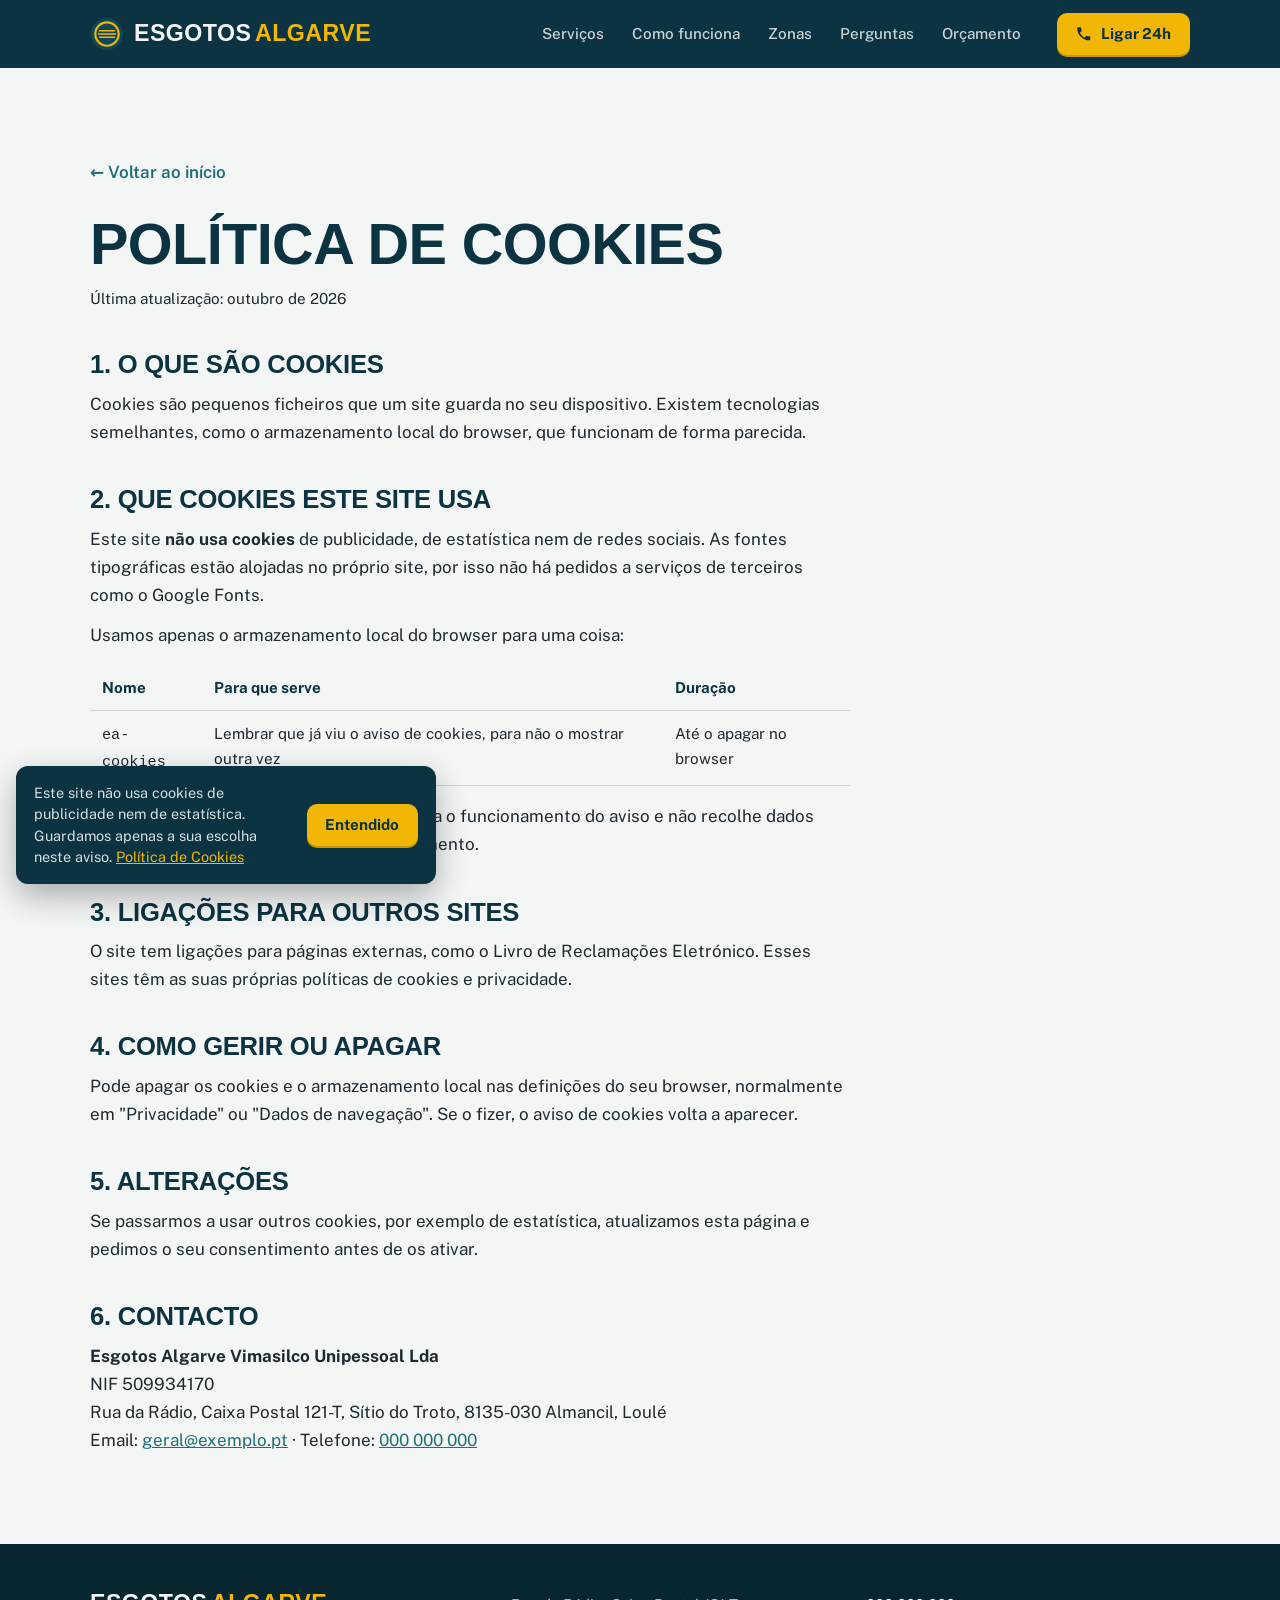
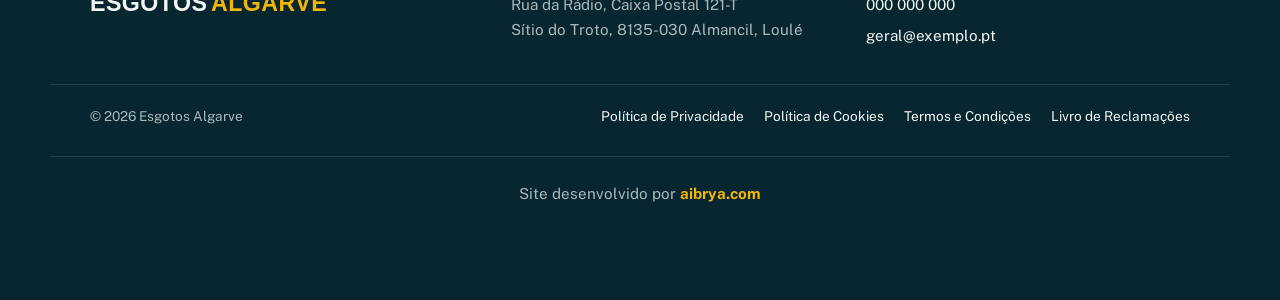
==== commit aabf9e23: "Retirar nome legal e NIF do rodapé Co-Authored-By: Claude Opus 5.5 <noreply@anthropic.com> Claude-Se" ====
--- a/cookies.html
+++ b/cookies.html
@@ -82,7 +82,6 @@
     <div class="wrap footer__grid">
       <div>
         <p class="brand brand--foot"><span class="brand__name">Esgotos<strong>Algarve</strong></span></p>
-        <p>Esgotos Algarve Vimasilco Unipessoal Lda<br>NIF 509934170</p>
       </div>
       <div>
         <p>Rua da Rádio, Caixa Postal 121-T<br>Sítio do Troto, 8135-030 Almancil, Loulé</p>
--- a/styles.css
+++ b/styles.css
@@ -217,7 +217,6 @@
   background: var(--cal); border: 6px solid var(--petroleo); color: var(--petroleo);
   font: 700 1.6rem/1 var(--f-display); margin-bottom: 18px;
 }
-.steps li:last-child .steps__n { background: var(--sinal); }
 .steps h3 { margin-bottom: 6px; }
 .steps p { color: var(--ardosia-2); font-size: 1rem; }
 .cta-inline { margin-top: 48px; }
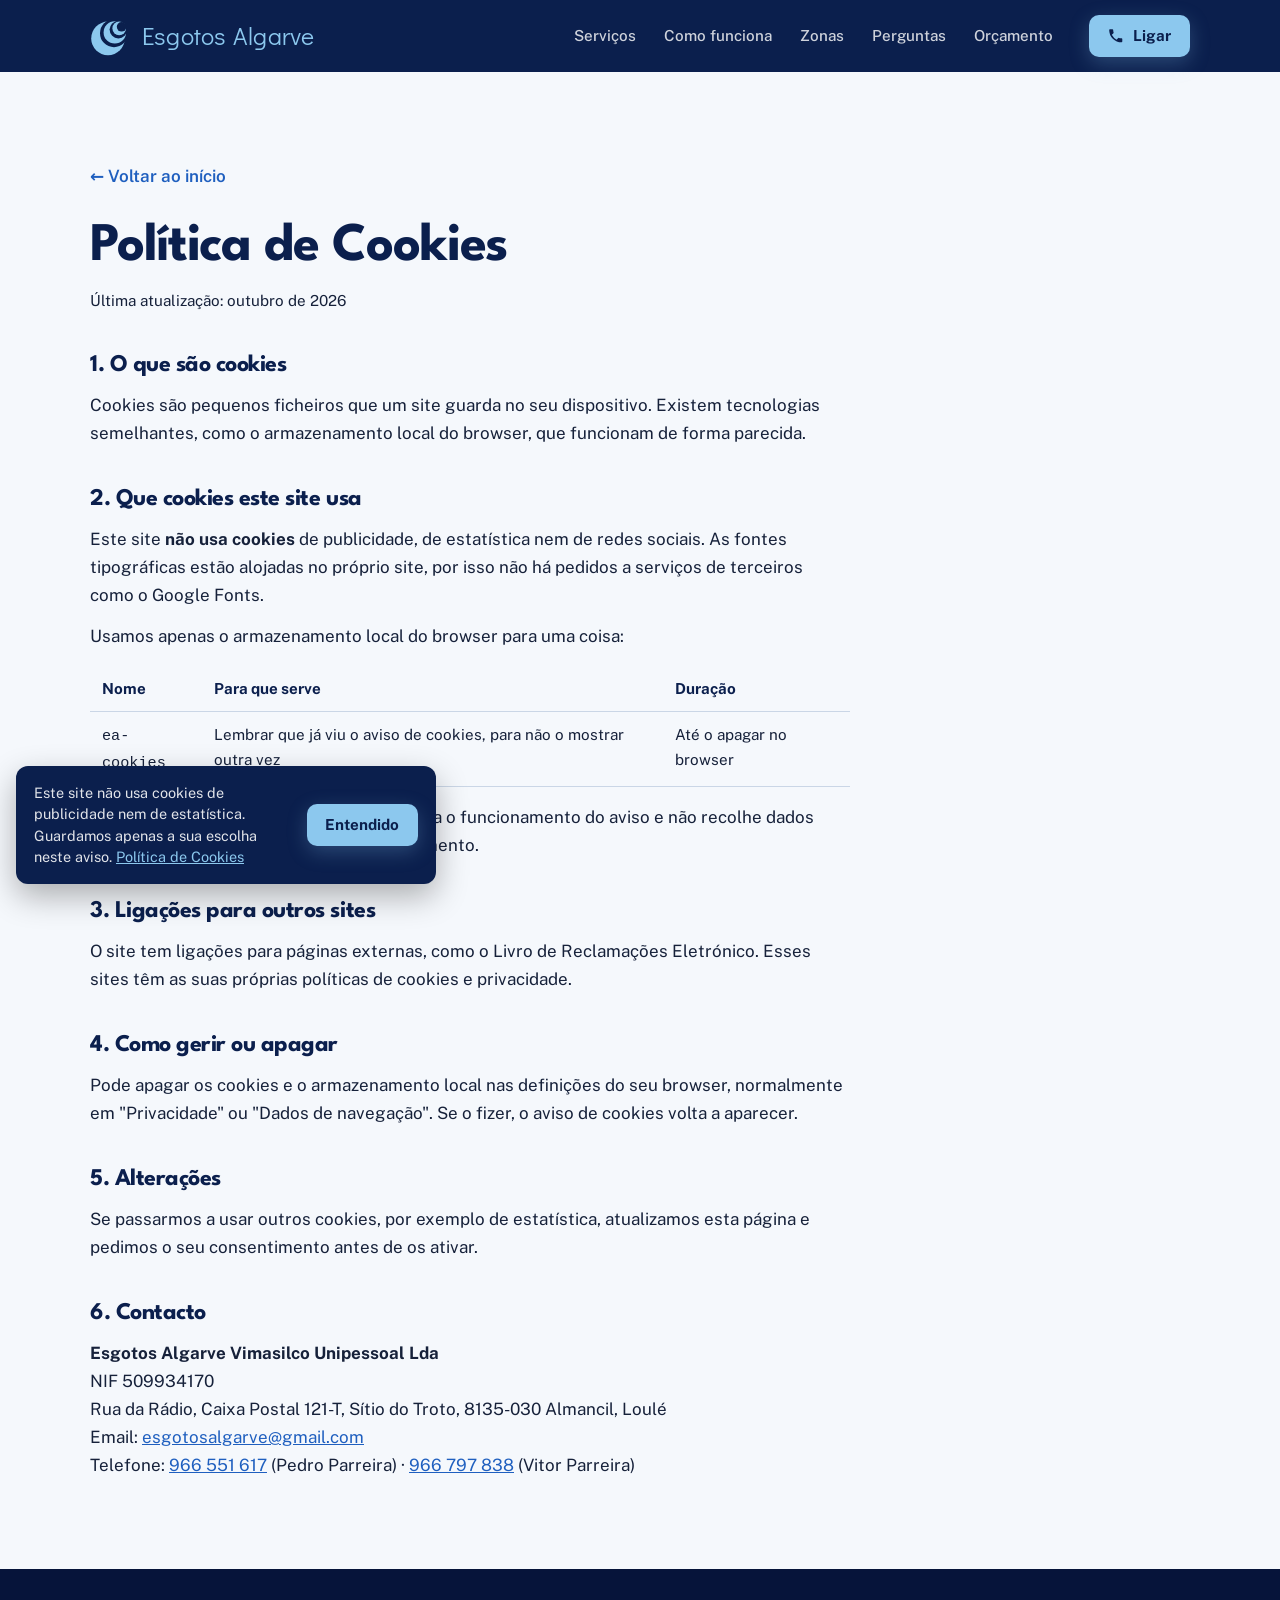
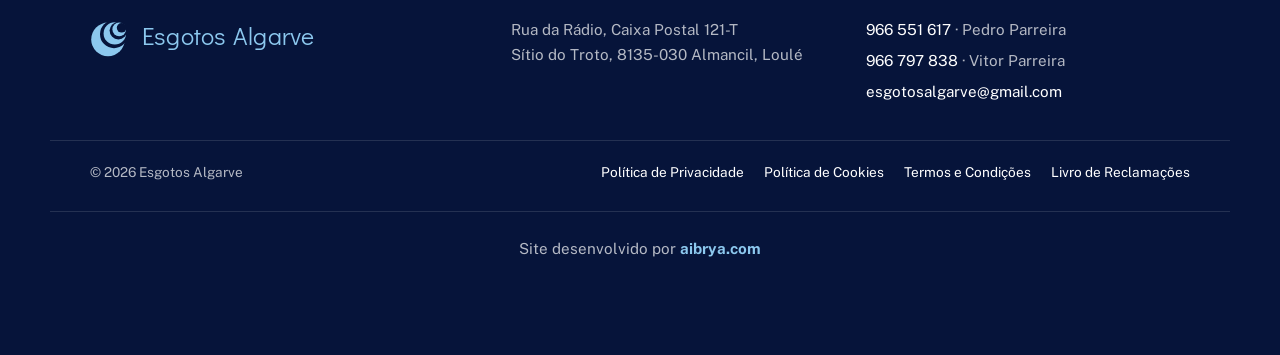
==== commit 219bae91: "Atualizar com o feedback do cliente e a identidade da marca - Serviços: desentupimentos, limpeza de " ====
--- a/cookies.html
+++ b/cookies.html
@@ -5,7 +5,7 @@
   <meta name="viewport" content="width=device-width, initial-scale=1">
   <title>Política de Cookies | Esgotos Algarve</title>
   <meta name="description" content="Que cookies e tecnologias semelhantes este site usa.">
-  <meta name="theme-color" content="#0B3341">
+  <meta name="theme-color" content="#0B1F4D">
   <link rel="icon" href="assets/favicon.svg" type="image/svg+xml">
   <link rel="stylesheet" href="assets/fonts.css">
   <link rel="stylesheet" href="styles.css">
@@ -13,11 +13,25 @@
 <body>
   <a class="skip" href="#conteudo">Saltar para o conteúdo</a>
 
+  <!-- Símbolo do logótipo (redesenhado em vetor) -->
+  <svg width="0" height="0" style="position:absolute" aria-hidden="true" focusable="false">
+    <defs>
+      <mask id="lg-m1" maskUnits="userSpaceOnUse" x="0" y="0" width="100" height="100"><rect width="100" height="100" fill="#fff"/><circle cx="60" cy="43" r="35" fill="#000"/></mask>
+      <mask id="lg-m2" maskUnits="userSpaceOnUse" x="0" y="0" width="100" height="100"><rect width="100" height="100" fill="#fff"/><circle cx="71" cy="34" r="22" fill="#000"/></mask>
+      <mask id="lg-m3" maskUnits="userSpaceOnUse" x="0" y="0" width="100" height="100"><rect width="100" height="100" fill="#fff"/><circle cx="79" cy="27" r="12" fill="#000"/></mask>
+      <symbol id="logo-mark" viewBox="0 0 100 100">
+        <circle cx="45" cy="56" r="42" fill="currentColor" mask="url(#lg-m1)"/>
+        <circle cx="62" cy="41" r="28" fill="currentColor" mask="url(#lg-m2)"/>
+        <circle cx="73" cy="31" r="17" fill="currentColor" mask="url(#lg-m3)"/>
+      </symbol>
+    </defs>
+  </svg>
+
   <header class="topbar" id="topo">
     <div class="wrap topbar__inner">
       <a class="brand" href="index.html" aria-label="Esgotos Algarve, início">
-        <svg class="brand__mark" viewBox="0 0 64 64" aria-hidden="true"><circle cx="32" cy="32" r="30" fill="currentColor"/><circle cx="32" cy="32" r="22" fill="none" stroke="var(--sinal)" stroke-width="4"/><path d="M18 26h28M16 32h32M18 38h28" stroke="var(--sinal)" stroke-width="3" stroke-linecap="round"/></svg>
-        <span class="brand__name">Esgotos<strong>Algarve</strong></span>
+        <svg class="brand__mark" aria-hidden="true"><use href="#logo-mark"/></svg>
+        <span class="brand__name">Esgotos Algarve</span>
       </a>
       <nav class="nav" aria-label="Principal">
         <button class="nav__toggle" aria-expanded="false" aria-controls="menu">
@@ -32,9 +46,9 @@
           <li><a href="index.html#orcamento">Orçamento</a></li>
         </ul>
       </nav>
-      <a class="btn btn--sinal btn--sm topbar__call" data-phone-link href="tel:+351000000000" aria-label="Ligar, piquete 24 horas">
+      <a class="btn btn--ceu btn--sm topbar__call" href="tel:+351966551617">
         <svg viewBox="0 0 24 24" aria-hidden="true"><path d="M6.6 10.8a15.1 15.1 0 0 0 6.6 6.6l2.2-2.2a1 1 0 0 1 1-.25 11.4 11.4 0 0 0 3.6.57 1 1 0 0 1 1 1V20a1 1 0 0 1-1 1A17 17 0 0 1 3 4a1 1 0 0 1 1-1h3.5a1 1 0 0 1 1 1c0 1.25.2 2.45.57 3.57a1 1 0 0 1-.25 1z"/></svg>
-        <span>Ligar 24h</span>
+        <span>Ligar</span>
       </a>
     </div>
   </header>
@@ -73,7 +87,8 @@
         <p><strong>Esgotos Algarve Vimasilco Unipessoal Lda</strong><br>
         NIF 509934170<br>
         Rua da Rádio, Caixa Postal 121-T, Sítio do Troto, 8135-030 Almancil, Loulé<br>
-        Email: <a data-email-link href="mailto:geral@exemplo.pt"><span data-email-text>geral@exemplo.pt</span></a> · Telefone: <a data-phone-link href="tel:+351000000000"><span data-phone-text>000 000 000</span></a></p>
+        Email: <a href="mailto:esgotosalgarve@gmail.com">esgotosalgarve@gmail.com</a><br>
+        Telefone: <a href="tel:+351966551617">966 551 617</a> (Pedro Parreira) · <a href="tel:+351966797838">966 797 838</a> (Vitor Parreira)</p>
       </article>
     </div>
   </main>
@@ -81,14 +96,18 @@
   <footer class="footer">
     <div class="wrap footer__grid">
       <div>
-        <p class="brand brand--foot"><span class="brand__name">Esgotos<strong>Algarve</strong></span></p>
+        <a class="brand" href="index.html" aria-label="Esgotos Algarve, voltar ao topo">
+          <svg class="brand__mark" aria-hidden="true"><use href="#logo-mark"/></svg>
+          <span class="brand__name">Esgotos Algarve</span>
+        </a>
       </div>
       <div>
         <p>Rua da Rádio, Caixa Postal 121-T<br>Sítio do Troto, 8135-030 Almancil, Loulé</p>
       </div>
       <div>
-        <p><a data-phone-link href="tel:+351000000000"><span data-phone-text>000 000 000</span></a></p>
-        <p><a data-email-link href="mailto:geral@exemplo.pt"><span data-email-text>geral@exemplo.pt</span></a></p>
+        <p><a href="tel:+351966551617">966 551 617</a> · Pedro Parreira</p>
+        <p><a href="tel:+351966797838">966 797 838</a> · Vitor Parreira</p>
+        <p><a href="mailto:esgotosalgarve@gmail.com">esgotosalgarve@gmail.com</a></p>
       </div>
     </div>
     <div class="wrap footer__legal">
@@ -107,7 +126,7 @@
 
   <div class="cookies" role="region" aria-label="Aviso de cookies" hidden>
     <p>Este site não usa cookies de publicidade nem de estatística. Guardamos apenas a sua escolha neste aviso. <a href="cookies.html">Política de Cookies</a></p>
-    <button type="button" class="btn btn--sinal btn--sm" data-cookies-ok>Entendido</button>
+    <button type="button" class="btn btn--ceu btn--sm" data-cookies-ok>Entendido</button>
   </div>
 
   <script src="script.js"></script>
--- a/assets/fonts.css
+++ b/assets/fonts.css
@@ -1,25 +1,25 @@
 @font-face {
-  font-family: 'Barlow Condensed';
+  font-family: 'Didact Gothic';
   font-style: normal;
-  font-weight: 500;
+  font-weight: 400;
   font-display: swap;
-  src: url(fonts/BarlowCondensed-500.woff2) format('woff2');
+  src: url(fonts/DidactGothic.woff2) format('woff2');
   unicode-range: U+0000-00FF, U+0131, U+0152-0153, U+02BB-02BC, U+02C6, U+02DA, U+02DC, U+0304, U+0308, U+0329, U+2000-206F, U+20AC, U+2122, U+2191, U+2193, U+2212, U+2215, U+FEFF, U+FFFD;
 }
 @font-face {
-  font-family: 'Barlow Condensed';
+  font-family: 'League Spartan';
   font-style: normal;
   font-weight: 600;
   font-display: swap;
-  src: url(fonts/BarlowCondensed-600.woff2) format('woff2');
+  src: url(fonts/LeagueSpartan.woff2) format('woff2');
   unicode-range: U+0000-00FF, U+0131, U+0152-0153, U+02BB-02BC, U+02C6, U+02DA, U+02DC, U+0304, U+0308, U+0329, U+2000-206F, U+20AC, U+2122, U+2191, U+2193, U+2212, U+2215, U+FEFF, U+FFFD;
 }
 @font-face {
-  font-family: 'Barlow Condensed';
+  font-family: 'League Spartan';
   font-style: normal;
   font-weight: 700;
   font-display: swap;
-  src: url(fonts/BarlowCondensed-700.woff2) format('woff2');
+  src: url(fonts/LeagueSpartan.woff2) format('woff2');
   unicode-range: U+0000-00FF, U+0131, U+0152-0153, U+02BB-02BC, U+02C6, U+02DA, U+02DC, U+0304, U+0308, U+0329, U+2000-206F, U+20AC, U+2122, U+2191, U+2193, U+2212, U+2215, U+FEFF, U+FFFD;
 }
 @font-face {
--- a/styles.css
+++ b/styles.css
@@ -1,41 +1,44 @@
 /* =========================================================
-   Esgotos Algarve, sistema de tokens
-   Cal (60%) · Petróleo/Água (30%) · Sinal (10%, só CTAs)
+   Esgotos Algarve, sistema de tokens (a partir do logótipo)
+   Branco (60%) · Marinho/Azul (30%) · Céu (10%, botões e destaques)
    ========================================================= */
 :root {
-  --cal: #F4F6F5;          /* paredes caiadas, fundo dominante */
-  --cal-2: #E6ECEA;        /* fundo de secção alternada */
-  --petroleo: #0B3341;     /* azul petróleo, cor de marca */
-  --petroleo-2: #12475A;
-  --agua: #1F6F78;         /* água tratada, ícones e detalhes */
-  --sinal: #F2B705;        /* amarelo de sinalização, só CTAs */
-  --sinal-hover: #FFC928;
-  --ardosia: #1E2A31;      /* texto */
-  --ardosia-2: #4A5A63;    /* texto secundário */
-  --linha: #C9D3D1;
-
-  --f-display: "Barlow Condensed", "Arial Narrow", sans-serif;
+  --branco: #F5F8FC;       /* fundo dominante */
+  --nevoa: #E8EFF8;        /* fundos suaves, ícones */
+  --marinho: #0B1F4D;      /* azul-escuro do fundo do logótipo */
+  --marinho-2: #143272;
+  --azul: #1F5FBF;         /* azul de marca para texto e ícones em fundo claro */
+  --ceu: #8CC8EE;          /* azul-claro do símbolo e do nome */
+  --ceu-hover: #B3DBF5;
+  --tinta: #16213A;        /* texto */
+  --tinta-2: #4A5875;      /* texto secundário */
+  --linha: #CAD6E6;
+
+  --f-display: "League Spartan", "Futura", "Century Gothic", sans-serif;
+  --f-logo: "Didact Gothic", "Century Gothic", "Futura", sans-serif;
   --f-body: "Public Sans", system-ui, -apple-system, "Segoe UI", sans-serif;
 
   --r: 10px;
   --wrap: 1180px;
   --gutter: clamp(16px, 4vw, 40px);
   --sec-y: clamp(64px, 9vw, 120px);
-  --shadow: 0 1px 2px rgb(11 51 65 / .06), 0 8px 24px rgb(11 51 65 / .08);
+  --shadow: 0 1px 2px rgb(11 31 77 / .06), 0 8px 24px rgb(11 31 77 / .08);
+  /* linhas onduladas do fundo da marca */
+  --ondas: url("data:image/svg+xml,%3Csvg xmlns='http://www.w3.org/2000/svg' width='240' height='14' viewBox='0 0 240 14'%3E%3Cpath d='M0 7 C40 1 80 1 120 7 S200 13 240 7' fill='none' stroke='%238CC8EE' stroke-opacity='.13' stroke-width='1'/%3E%3C/svg%3E");
 }
 
 *, *::before, *::after { box-sizing: border-box; }
 html { scroll-behavior: smooth; -webkit-text-size-adjust: 100%; }
 body {
   margin: 0;
-  background: var(--cal);
-  color: var(--ardosia);
+  background: var(--branco);
+  color: var(--tinta);
   font: 400 1.0625rem/1.65 var(--f-body);
   -webkit-font-smoothing: antialiased;
 }
 img, svg { display: block; max-width: 100%; }
-h1, h2, h3 { margin: 0; line-height: 1.05; color: var(--petroleo); }
-h1, h2 { font-family: var(--f-display); font-weight: 700; letter-spacing: -.01em; text-transform: uppercase; }
+h1, h2, h3 { margin: 0; line-height: 1.08; color: var(--marinho); }
+h1, h2 { font-family: var(--f-display); font-weight: 700; letter-spacing: -.02em; }
 h3 { font-family: var(--f-body); font-weight: 700; font-size: 1.125rem; line-height: 1.3; }
 p { margin: 0; }
 a { color: inherit; }
@@ -44,13 +47,13 @@
 .wrap { max-width: var(--wrap); margin-inline: auto; padding-inline: var(--gutter); }
 .sr-only { position: absolute; width: 1px; height: 1px; overflow: hidden; clip: rect(0 0 0 0); white-space: nowrap; }
 
-:focus-visible { outline: 3px solid var(--sinal); outline-offset: 3px; border-radius: 4px; }
-.section--tint :focus-visible, main :focus-visible { outline-color: var(--petroleo); }
-.section--dark :focus-visible, .section--quote .quote__intro :focus-visible, .footer :focus-visible, .topbar :focus-visible { outline-color: var(--sinal); }
+:focus-visible { outline: 3px solid var(--azul); outline-offset: 3px; border-radius: 4px; }
+.topbar :focus-visible, .hero :focus-visible, .section--dark :focus-visible, .quote__intro :focus-visible,
+.footer :focus-visible, .mobilebar :focus-visible, .cookies :focus-visible { outline-color: var(--ceu); }
 
 .skip {
   position: absolute; left: 16px; top: -60px; z-index: 100;
-  background: var(--sinal); color: var(--petroleo); padding: 10px 16px; font-weight: 700; border-radius: 6px;
+  background: var(--ceu); color: var(--marinho); padding: 10px 16px; font-weight: 700; border-radius: 6px;
 }
 .skip:focus { top: 12px; }
 
@@ -60,98 +63,95 @@
   min-height: 48px; padding: .8em 1.4em;
   font: 700 1rem/1 var(--f-body); text-decoration: none;
   border-radius: var(--r); border: 2px solid transparent; cursor: pointer;
-  transition: background .2s, transform .2s, box-shadow .2s, border-color .2s;
+  transition: background .2s, transform .2s, box-shadow .2s, border-color .2s, color .2s;
 }
 .btn svg { width: 1.15em; height: 1.15em; fill: currentColor; flex: none; }
-.btn--sinal { background: var(--sinal); color: var(--petroleo); box-shadow: 0 2px 0 #C79600; }
-.btn--sinal:hover { background: var(--sinal-hover); transform: translateY(-1px); box-shadow: 0 4px 0 #C79600; }
-.btn--sinal:active { transform: translateY(1px); box-shadow: 0 1px 0 #C79600; }
-.btn--ghost { color: var(--petroleo); border-color: currentColor; background: transparent; }
-.btn--ghost:hover { background: var(--petroleo); color: var(--cal); border-color: var(--petroleo); }
+/* botão principal em fundo escuro */
+.btn--ceu, .btn--sinal { background: var(--ceu); color: var(--marinho); box-shadow: 0 6px 20px rgb(140 200 238 / .25); }
+.btn--ceu:hover, .btn--sinal:hover { background: var(--ceu-hover); transform: translateY(-1px); }
+/* botão principal em fundo claro */
+.btn--azul { background: var(--azul); color: #fff; box-shadow: 0 6px 18px rgb(31 95 191 / .25); }
+.btn--azul:hover { background: var(--marinho-2); transform: translateY(-1px); }
+.btn:active { transform: translateY(1px); }
+.btn--ghost { color: #fff; border-color: rgb(255 255 255 / .55); background: transparent; }
+.btn--ghost:hover { background: #fff; color: var(--marinho); border-color: #fff; }
 .btn--sm { min-height: 42px; padding: .6em 1.1em; font-size: .95rem; }
 .btn--lg { min-height: 56px; font-size: 1.0625rem; padding: .9em 1.6em; }
 .btn--block { width: 100%; }
-.btn__num { font-weight: 500; opacity: .8; padding-left: .55em; border-left: 1px solid rgb(11 51 65 / .3); }
+.btn__num { font-weight: 500; opacity: .85; padding-left: .55em; border-left: 1px solid rgb(11 31 77 / .3); }
+
+/* ---------- Logótipo ---------- */
+.brand { display: inline-flex; align-items: center; gap: 12px; text-decoration: none; color: var(--ceu); }
+.brand__mark { width: 40px; height: 40px; flex: none; }
+.brand__mark path { fill: currentColor; }
+.brand__name { font: 400 1.55rem/1 var(--f-logo); letter-spacing: .01em; color: var(--ceu); white-space: nowrap; }
 
 /* ---------- Topbar ---------- */
-.topbar {
-  position: sticky; top: 0; z-index: 50;
-  background: var(--petroleo); color: var(--cal);
-}
-.topbar__inner { display: flex; align-items: center; gap: 24px; min-height: 68px; }
-.brand { display: inline-flex; align-items: center; gap: 10px; text-decoration: none; color: var(--cal); }
-.brand__mark { width: 34px; height: 34px; color: var(--petroleo-2); }
-.brand__name { font: 600 1.45rem/1 var(--f-display); text-transform: uppercase; letter-spacing: .02em; }
-.brand__name strong { color: var(--sinal); font-weight: 700; margin-left: .15em; }
-
+.topbar { position: sticky; top: 0; z-index: 50; background: var(--marinho); color: #fff; }
+.topbar__inner { display: flex; align-items: center; gap: 24px; min-height: 72px; }
 .nav { margin-left: auto; }
 .nav__list { display: flex; gap: 4px; list-style: none; margin: 0; padding: 0; }
 .nav__list a {
   display: block; padding: 10px 12px; text-decoration: none; font-weight: 500; font-size: .95rem;
-  color: rgb(244 246 245 / .82); border-radius: 6px;
-}
-.nav__list a:hover { color: var(--cal); background: var(--petroleo-2); }
+  color: rgb(255 255 255 / .8); border-radius: 6px;
+}
+.nav__list a:hover { color: #fff; background: var(--marinho-2); }
 .nav__toggle { display: none; }
 
 /* ---------- Hero ---------- */
 .hero {
-  padding-block: clamp(40px, 6vw, 88px) clamp(48px, 6vw, 96px);
-  background:
-    linear-gradient(var(--cal), var(--cal)) padding-box;
-  position: relative; overflow: hidden;
-}
-.hero__grid { display: grid; grid-template-columns: 1.05fr 1fr; gap: clamp(32px, 5vw, 72px); align-items: center; }
-.hero__kicker {
-  display: inline-flex; align-items: center; gap: 10px;
-  font-weight: 600; font-size: .9rem; color: var(--agua); letter-spacing: .02em;
-  margin-bottom: 20px;
-}
-.dot { width: 9px; height: 9px; border-radius: 50%; background: var(--agua); box-shadow: 0 0 0 4px rgb(31 111 120 / .18); }
-.hero h1 { font-size: clamp(2.6rem, 5.6vw, 4.8rem); line-height: .95; }
-.hero h1 span { display: block; color: var(--agua); }
-.hero__lead { margin-top: 22px; font-size: clamp(1.06rem, 1.5vw, 1.2rem); color: var(--ardosia-2); max-width: 34em; }
+  position: relative; overflow: hidden; color: rgb(255 255 255 / .85);
+  padding-block: clamp(48px, 7vw, 104px) clamp(72px, 9vw, 136px);
+  background: var(--ondas), radial-gradient(120% 90% at 85% 110%, #1C4FA8 0%, var(--marinho-2) 40%, var(--marinho) 75%);
+  background-size: 240px 14px, auto;
+}
+.hero__swoosh { position: absolute; left: 0; right: 0; bottom: -10px; width: 100%; height: 220px; pointer-events: none; }
+.hero__swoosh path { fill: none; stroke: var(--ceu); }
+.hero__grid { position: relative; display: grid; grid-template-columns: 1.05fr 1fr; gap: clamp(32px, 5vw, 72px); align-items: center; }
+.hero h1 { color: #fff; font-size: clamp(2.5rem, 4.8vw, 4.1rem); line-height: 1.02; }
+.hero h1 span { display: block; color: var(--ceu); }
+.hero__lead { margin-top: 22px; font-size: clamp(1.06rem, 1.5vw, 1.2rem); color: rgb(255 255 255 / .8); max-width: 34em; }
 .hero__ctas { display: flex; flex-wrap: wrap; gap: 12px; margin-top: 32px; }
 .hero__proof {
   display: grid; grid-template-columns: repeat(3, 1fr); gap: 16px;
-  margin-top: 40px; padding-top: 24px; border-top: 1px solid var(--linha);
-  font-size: .92rem; color: var(--ardosia-2); line-height: 1.4;
-}
-.hero__proof strong { display: block; color: var(--petroleo); font-family: var(--f-display); font-size: 1.35rem; text-transform: uppercase; letter-spacing: .01em; }
-
-/* Assinatura: corte técnico */
+  margin-top: 40px; padding-top: 24px; border-top: 1px solid rgb(140 200 238 / .25);
+  font-size: .92rem; color: rgb(255 255 255 / .72); line-height: 1.4;
+}
+.hero__proof strong { display: block; color: var(--ceu); font: 700 1.35rem/1.2 var(--f-display); letter-spacing: -.01em; }
+
+/* Assinatura: corte técnico com inspeção por câmara */
 .hero__section { margin: 0; }
-.hero__section svg { width: 100%; height: auto; border-radius: 14px; background: #fff; box-shadow: var(--shadow); border: 1px solid var(--linha); }
-.hero__section figcaption { margin-top: 12px; font-size: .88rem; color: var(--ardosia-2); padding-left: 14px; border-left: 3px solid var(--sinal); }
-.ceu { fill: #FAFBFB; }
-.terra { fill: url(#terra); }
-.hatch { stroke: #DCD3C3; stroke-width: 2; }
-.solo { stroke: #8A7A5E; stroke-width: 3; }
-.casa rect, .casa path { fill: #fff; stroke: var(--petroleo); stroke-width: 3; stroke-linejoin: round; }
-.casa .janela { fill: #DCEDEE; }
-.casa .porta { fill: var(--petroleo); }
-.tubo { fill: none; stroke: var(--petroleo); stroke-width: 10; stroke-linecap: round; stroke-linejoin: round; }
-.fluxo { fill: none; stroke: #8FC3C7; stroke-width: 3; stroke-dasharray: 6 10; stroke-linecap: round; animation: flow 1.6s linear infinite; }
-.tanque { fill: #fff; stroke: var(--petroleo); stroke-width: 4; }
-.nivel { fill: #7E8F6B; opacity: .55; animation: drain 7s ease-in-out infinite; transform-origin: 0 360px; }
-.onda { fill: #7E8F6B; opacity: .8; animation: drain 7s ease-in-out infinite; transform-origin: 0 360px; }
-.tampa { fill: var(--petroleo); }
-.cisterna { fill: var(--petroleo); }
-.cabine { fill: var(--petroleo-2); }
-.camiao .janela { fill: #DCEDEE; }
-.chassis { stroke: var(--ardosia); stroke-width: 4; }
-.roda { fill: var(--ardosia); stroke: #fff; stroke-width: 3; }
-.faixa { fill: var(--sinal); }
-.mangueira { fill: none; stroke: var(--sinal); stroke-width: 6; stroke-linecap: round; }
-.mangueira--in { stroke-dasharray: 2 0; }
-.cota line { stroke: var(--agua); stroke-width: 1.5; }
-.cota text { font: 600 13px var(--f-body); fill: var(--agua); letter-spacing: .04em; text-transform: uppercase; }
-
-@keyframes flow { to { stroke-dashoffset: -32; } }
-@keyframes drain {
-  0%, 15% { transform: scaleY(1); }
-  55%, 70% { transform: scaleY(.14); }
-  100% { transform: scaleY(1); }
-}
+.hero__section svg { width: 100%; height: auto; border-radius: 16px; background: #fff; box-shadow: 0 30px 60px rgb(0 0 0 / .3); }
+.ceu-svg { fill: #F7FAFE; }
+.hatch { stroke: #DCE4EE; stroke-width: 2; }
+.solo { stroke: #8F9DB3; stroke-width: 3; }
+.casa rect, .casa path { fill: #fff; stroke: var(--marinho); stroke-width: 3; stroke-linejoin: round; }
+.casa .janela { fill: var(--nevoa); }
+.casa .porta { fill: var(--marinho); }
+.caleira { fill: none; stroke: var(--azul); stroke-width: 5; stroke-linecap: round; stroke-linejoin: round; }
+.tubo-pluvial { fill: none; stroke: var(--azul); stroke-width: 9; stroke-linecap: round; stroke-linejoin: round; }
+.chuva { fill: none; stroke: var(--ceu); stroke-width: 2.5; stroke-linecap: round; stroke-dasharray: 5 9; animation: flow 1.4s linear infinite; }
+.tubo-esgoto { fill: var(--nevoa); stroke: var(--marinho); stroke-width: 3; }
+.ligacao { fill: none; stroke: var(--marinho); stroke-width: 9; stroke-linecap: round; stroke-linejoin: round; }
+.caixa { fill: #fff; stroke: var(--marinho); stroke-width: 3; }
+.tampa { fill: var(--marinho); }
+.entupimento { fill: #9C8F7A; }
+.feixe { fill: url(#feixe); animation: luz 2.4s ease-in-out infinite; }
+.camara__corpo { fill: var(--marinho); }
+.camara__lente { fill: var(--ceu); stroke: #fff; stroke-width: 1.5; }
+.camara__roda { fill: var(--tinta); }
+.cabo { fill: none; stroke: var(--azul); stroke-width: 2.5; stroke-linecap: round; stroke-linejoin: round; }
+.monitor__ecra { fill: var(--marinho); }
+.monitor__moldura { fill: none; stroke: var(--marinho); stroke-width: 3; }
+.monitor__tubo { fill: none; stroke: var(--ceu); stroke-width: 3; }
+.monitor__tubo2 { fill: none; stroke: var(--ceu); stroke-opacity: .45; stroke-width: 2; }
+.monitor__rec { fill: #E5484D; animation: pisca 1.2s steps(2) infinite; }
+.monitor__pe { stroke: var(--marinho); stroke-width: 3; stroke-linecap: round; }
+.cota { font: 600 12px var(--f-body); fill: var(--azul); letter-spacing: .06em; text-transform: uppercase; }
+
+@keyframes flow { to { stroke-dashoffset: -28; } }
+@keyframes luz { 0%, 100% { opacity: .55; } 50% { opacity: .9; } }
+@keyframes pisca { 50% { opacity: 0; } }
 
 /* ---------- Pipeline (assinatura ao longo da página) ---------- */
 .pipeline { position: relative; }
@@ -160,97 +160,94 @@
     content: ""; position: absolute; top: 0; bottom: 0;
     left: max(18px, calc((100vw - var(--wrap)) / 2 - 10px));
     width: 6px; border-radius: 3px;
-    background: repeating-linear-gradient(to bottom, rgb(143 195 199 / .45) 0 14px, transparent 14px 22px);
+    background: repeating-linear-gradient(to bottom, rgb(140 200 238 / .55) 0 14px, transparent 14px 22px);
     pointer-events: none; z-index: 1;
   }
 }
 
 /* ---------- Secções ---------- */
 .section { padding-block: var(--sec-y); position: relative; }
-.section--tint { background: var(--cal-2); }
-.section--dark { background: var(--petroleo); color: rgb(244 246 245 / .85); }
-.section--dark h2, .section--dark h3 { color: var(--cal); }
+.section--dark { background: var(--ondas), var(--marinho); background-size: 240px 14px, auto; color: rgb(255 255 255 / .82); }
+.section--dark h2, .section--dark h3 { color: #fff; }
 
 .sec-head { max-width: 760px; margin-bottom: clamp(32px, 4vw, 56px); }
-.sec-head h2 { font-size: clamp(2.2rem, 4.6vw, 3.6rem); }
-.sec-head__lead { margin-top: 16px; font-size: 1.1rem; color: var(--ardosia-2); }
-.section--dark .sec-head__lead { color: rgb(244 246 245 / .78); }
+.sec-head h2 { font-size: clamp(2.1rem, 4.2vw, 3.3rem); }
+.sec-head__lead { margin-top: 16px; font-size: 1.1rem; color: var(--tinta-2); }
+.section--dark .sec-head__lead { color: rgb(255 255 255 / .75); }
 
 .node {
   display: inline-flex; align-items: center; gap: 12px; margin-bottom: 14px;
-  font: 700 .95rem/1 var(--f-display); letter-spacing: .12em; text-transform: uppercase; color: var(--agua);
-}
-.section--dark .node, .node--light { color: #8FC3C7; }
+  font: 600 .85rem/1 var(--f-body); letter-spacing: .14em; text-transform: uppercase; color: var(--azul);
+}
+.section--dark .node, .node--light { color: var(--ceu); }
 .node__cover {
   width: 28px; height: 28px; border-radius: 50%; flex: none;
-  background:
-    repeating-linear-gradient(0deg, transparent 0 4px, rgb(255 255 255 / .35) 4px 6px),
-    var(--petroleo);
-  box-shadow: inset 0 0 0 3px var(--agua), 0 0 0 3px var(--cal);
-}
-.section--tint .node__cover { box-shadow: inset 0 0 0 3px var(--agua), 0 0 0 3px var(--cal-2); }
-.section--dark .node__cover, .node--light .node__cover { background: repeating-linear-gradient(0deg, transparent 0 4px, rgb(11 51 65 / .4) 4px 6px), #8FC3C7; box-shadow: inset 0 0 0 3px var(--sinal), 0 0 0 3px var(--petroleo); }
+  background: repeating-linear-gradient(0deg, transparent 0 4px, rgb(255 255 255 / .35) 4px 6px), var(--marinho);
+  box-shadow: inset 0 0 0 3px var(--azul), 0 0 0 3px var(--branco);
+}
+.section--dark .node__cover, .node--light .node__cover {
+  background: repeating-linear-gradient(0deg, transparent 0 4px, rgb(11 31 77 / .4) 4px 6px), var(--ceu);
+  box-shadow: inset 0 0 0 3px #fff, 0 0 0 3px var(--marinho);
+}
 
 /* ---------- Serviços ---------- */
 .services { display: grid; grid-template-columns: repeat(2, 1fr); gap: 20px; }
 .svc {
-  background: #fff; border: 1px solid var(--linha); border-radius: 14px; padding: clamp(24px, 3vw, 36px);
+  background: #fff; border: 1px solid var(--linha); border-radius: 16px; padding: clamp(24px, 3vw, 36px);
   display: flex; flex-direction: column; gap: 12px;
   transition: border-color .2s, box-shadow .2s, transform .2s;
 }
-.svc:hover { border-color: var(--agua); box-shadow: var(--shadow); transform: translateY(-2px); }
-.svc h3 { font-family: var(--f-display); font-size: clamp(1.5rem, 2.2vw, 1.9rem); text-transform: uppercase; line-height: 1.05; }
-.svc p { color: var(--ardosia-2); font-size: 1rem; }
+.svc:hover { border-color: var(--azul); box-shadow: var(--shadow); transform: translateY(-2px); }
+.svc h3 { font: 700 clamp(1.4rem, 2vw, 1.7rem)/1.1 var(--f-display); letter-spacing: -.01em; }
+.svc p { color: var(--tinta-2); font-size: 1rem; }
 .svc__top { display: flex; justify-content: space-between; align-items: flex-start; margin-bottom: 8px; }
-.svc__n { font: 700 2.4rem/1 var(--f-display); color: var(--linha); }
-.svc__icon { width: 56px; height: 56px; border-radius: 12px; background: #E3F0F0; display: grid; place-items: center; }
-.svc__icon svg { width: 32px; height: 32px; fill: none; stroke: var(--agua); stroke-width: 2.5; stroke-linecap: round; stroke-linejoin: round; }
+.svc__n { font: 700 2.2rem/1 var(--f-display); color: var(--linha); }
+.svc__icon { width: 56px; height: 56px; border-radius: 14px; background: var(--nevoa); display: grid; place-items: center; }
+.svc__icon svg { width: 32px; height: 32px; fill: none; stroke: var(--azul); stroke-width: 2.5; stroke-linecap: round; stroke-linejoin: round; }
+
 /* ---------- Passos ---------- */
-.steps { display: grid; grid-template-columns: repeat(4, 1fr); gap: 24px; counter-reset: s; position: relative; }
+.steps { display: grid; grid-template-columns: repeat(4, 1fr); gap: 24px; position: relative; }
 .steps::before {
   content: ""; position: absolute; left: 30px; right: calc((100% - 72px) / 4 - 30px); top: 27px; height: 6px; border-radius: 3px;
-  background: var(--petroleo); z-index: 0;
+  background: var(--marinho); z-index: 0;
 }
 .steps li { position: relative; z-index: 1; }
 .steps__n {
   display: grid; place-items: center; width: 60px; height: 60px; border-radius: 50%;
-  background: var(--cal); border: 6px solid var(--petroleo); color: var(--petroleo);
-  font: 700 1.6rem/1 var(--f-display); margin-bottom: 18px;
+  background: var(--branco); border: 6px solid var(--marinho); color: var(--marinho);
+  font: 700 1.5rem/1 var(--f-display); margin-bottom: 18px; padding-top: .12em;
 }
 .steps h3 { margin-bottom: 6px; }
-.steps p { color: var(--ardosia-2); font-size: 1rem; }
+.steps p { color: var(--tinta-2); font-size: 1rem; }
 .cta-inline { margin-top: 48px; }
 
 /* ---------- Zonas ---------- */
 .zonas { display: grid; grid-template-columns: 1fr 1fr; gap: clamp(32px, 5vw, 72px); align-items: center; }
-.towns__hint { font-size: .95rem; color: #8FC3C7; margin-bottom: 14px; font-weight: 500; }
+.towns__hint { font-size: .95rem; color: var(--ceu); margin-bottom: 14px; font-weight: 500; }
 .towns { display: flex; flex-wrap: wrap; gap: 8px; }
 .town {
-  font: 500 .95rem/1 var(--f-body); color: var(--cal); cursor: pointer;
+  font: 500 .95rem/1 var(--f-body); color: #fff; cursor: pointer;
   padding: 10px 14px; min-height: 40px; border-radius: 999px;
-  background: transparent; border: 1px solid rgb(143 195 199 / .35);
+  background: transparent; border: 1px solid rgb(140 200 238 / .35);
   transition: background .15s, border-color .15s, color .15s;
 }
-.town:hover { border-color: #8FC3C7; background: rgb(143 195 199 / .1); }
-.town[aria-pressed="true"] { background: var(--sinal); color: var(--petroleo); border-color: var(--sinal); font-weight: 700; }
-.towns__note { margin-top: 20px; font-size: .95rem; color: rgb(244 246 245 / .7); }
+.town:hover { border-color: var(--ceu); background: rgb(140 200 238 / .1); }
+.town[aria-pressed="true"] { background: var(--ceu); color: var(--marinho); border-color: var(--ceu); font-weight: 700; }
+.towns__note { margin-top: 20px; font-size: .95rem; color: rgb(255 255 255 / .7); }
 .map { margin: 0; }
-.map svg { width: 100%; height: auto; border-radius: 14px; background: #0A2C38; overflow: hidden; }
-.map__land { fill: #0F3E4E; }
-.map__coast { fill: none; stroke: #8FC3C7; stroke-width: 1.2; }
-.map__range circle { fill: none; stroke: rgb(143 195 199 / .22); stroke-width: .6; stroke-dasharray: 2 3; }
-.map__pt { fill: #8FC3C7; opacity: .75; transition: opacity .2s; }
+.map svg { width: 100%; height: auto; border-radius: 16px; background: #071640; overflow: hidden; }
+.map__land { fill: #112B66; }
+.map__coast { fill: none; stroke: var(--ceu); stroke-width: 1.2; }
+.map__range circle { fill: none; stroke: rgb(140 200 238 / .22); stroke-width: .6; stroke-dasharray: 2 3; }
+.map__pt { fill: var(--ceu); opacity: .7; transition: opacity .2s; }
 .map__pt.is-active { opacity: 0; }
-.map__base circle { fill: var(--cal); stroke: var(--petroleo); stroke-width: 1.5; }
-.map__route { stroke: var(--sinal); stroke-width: 1.2; stroke-dasharray: 3 3; opacity: .9; transition: all .5s ease; }
+.map__base circle { fill: #fff; stroke: var(--marinho); stroke-width: 1.5; }
+.map__route { stroke: var(--ceu); stroke-width: 1.2; stroke-dasharray: 3 3; opacity: .9; transition: all .5s ease; }
 .map__focus { transition: transform .5s cubic-bezier(.2,.8,.2,1); }
-.map__dot { fill: var(--sinal); stroke: var(--petroleo); stroke-width: 1.5; }
-.map__ring { fill: none; stroke: var(--sinal); stroke-width: 1.2; }
-.map__pulse { fill: var(--sinal); opacity: .5; transform-box: fill-box; transform-origin: center; animation: pulse 1.6s ease-out infinite; }
-.map__sea { font: 600 6px var(--f-body); fill: rgb(143 195 199 / .5); letter-spacing: .3em; text-transform: uppercase; }
-.map__label { font: 700 8px var(--f-display); fill: var(--sinal); text-transform: uppercase; letter-spacing: .08em; paint-order: stroke; stroke: #0A2C38; stroke-width: 3px; }
-.map__caption { margin-top: 12px; font-size: .95rem; color: rgb(244 246 245 / .78); }
-.map__caption strong { color: var(--sinal); }
+.map__dot { fill: var(--ceu); stroke: var(--marinho); stroke-width: 1.5; }
+.map__ring { fill: none; stroke: var(--ceu); stroke-width: 1.2; }
+.map__pulse { fill: var(--ceu); opacity: .5; transform-box: fill-box; transform-origin: center; animation: pulse 1.6s ease-out infinite; }
+.map__label { font: 700 7.5px var(--f-body); fill: #fff; text-transform: uppercase; letter-spacing: .08em; paint-order: stroke; stroke: #071640; stroke-width: 3px; }
 @keyframes pulse { 0% { transform: scale(1); opacity: .55; } 100% { transform: scale(4); opacity: 0; } }
 
 /* ---------- FAQ ---------- */
@@ -259,40 +256,44 @@
 .faq details { border-bottom: 1px solid var(--linha); }
 .faq summary {
   list-style: none; cursor: pointer; padding: 20px 44px 20px 0; position: relative;
-  font-weight: 600; font-size: 1.08rem; color: var(--petroleo);
+  font-weight: 600; font-size: 1.08rem; color: var(--marinho);
 }
 .faq summary::-webkit-details-marker { display: none; }
 .faq summary::after {
   content: ""; position: absolute; right: 6px; top: 50%; width: 22px; height: 22px; margin-top: -11px;
-  border-radius: 50%; background: #E3F0F0 url("data:image/svg+xml,%3Csvg xmlns='http://www.w3.org/2000/svg' viewBox='0 0 22 22'%3E%3Cpath d='M6 11h10M11 6v10' stroke='%231F6F78' stroke-width='2' stroke-linecap='round'/%3E%3C/svg%3E") center no-repeat;
+  border-radius: 50%; background: var(--nevoa) url("data:image/svg+xml,%3Csvg xmlns='http://www.w3.org/2000/svg' viewBox='0 0 22 22'%3E%3Cpath d='M6 11h10M11 6v10' stroke='%231F5FBF' stroke-width='2' stroke-linecap='round'/%3E%3C/svg%3E") center no-repeat;
   transition: transform .2s;
 }
 .faq details[open] summary::after { transform: rotate(45deg); }
-.faq details p { padding: 0 44px 22px 0; color: var(--ardosia-2); }
+.faq details p { padding: 0 44px 22px 0; color: var(--tinta-2); }
 
 /* ---------- Orçamento ---------- */
-.section--quote { background: linear-gradient(180deg, var(--cal) 0 18%, var(--petroleo) 18% 100%); }
+.section--quote { background: linear-gradient(180deg, var(--branco) 0 18%, var(--marinho) 18% 100%); }
 .quote {
   display: grid; grid-template-columns: 1fr 1.1fr; gap: 0;
-  background: var(--petroleo-2); border-radius: 18px; overflow: hidden; box-shadow: 0 30px 60px rgb(0 0 0 / .25);
-}
-.quote__intro { padding: clamp(28px, 4vw, 56px); color: rgb(244 246 245 / .85); }
-.quote__intro h2 { color: var(--cal); font-size: clamp(2.2rem, 4.2vw, 3.4rem); margin-bottom: 14px; }
-.phone-big {
-  display: inline-flex; flex-direction: column; margin-top: 32px; text-decoration: none;
-  padding: 18px 22px; border-radius: 12px; border: 2px solid rgb(143 195 199 / .4);
-}
-.phone-big span { font-size: .85rem; text-transform: uppercase; letter-spacing: .12em; color: #8FC3C7; font-weight: 600; }
-.phone-big strong { font: 700 clamp(2rem, 3.6vw, 2.7rem)/1.05 var(--f-display); color: var(--sinal); letter-spacing: .02em; }
-.phone-big:hover { border-color: var(--sinal); }
-.quote__addr { margin-top: 28px; font-style: normal; font-size: .95rem; color: rgb(244 246 245 / .7); }
+  background: var(--ondas), var(--marinho-2); background-size: 240px 14px, auto;
+  border-radius: 20px; overflow: hidden; box-shadow: 0 30px 60px rgb(0 0 0 / .25);
+}
+.quote__intro { padding: clamp(28px, 4vw, 56px); color: rgb(255 255 255 / .82); }
+.quote__intro h2 { color: #fff; font-size: clamp(2.1rem, 4vw, 3.1rem); margin-bottom: 14px; }
+.contactos { display: grid; gap: 12px; margin-top: 32px; }
+.contacto {
+  display: flex; flex-direction: column; gap: 4px; text-decoration: none;
+  padding: 16px 20px; border-radius: 12px; border: 1.5px solid rgb(140 200 238 / .35);
+  transition: border-color .15s, background .15s;
+}
+.contacto:hover { border-color: var(--ceu); background: rgb(140 200 238 / .08); }
+.contacto span { font-size: .82rem; text-transform: uppercase; letter-spacing: .12em; color: var(--ceu); font-weight: 600; }
+.contacto strong { font: 700 clamp(1.6rem, 2.8vw, 2.1rem)/1.1 var(--f-display); color: #fff; letter-spacing: -.01em; }
+.contacto--email strong { font: 600 1.1rem/1.3 var(--f-body); word-break: break-all; }
+.quote__addr { margin-top: 24px; font-style: normal; font-size: .95rem; color: rgb(255 255 255 / .68); }
 
 .form { background: #fff; padding: clamp(28px, 4vw, 56px); display: grid; gap: 18px; align-content: start; }
 .form fieldset { border: 0; margin: 0; padding: 0; }
-.form legend, .field label { font-weight: 600; color: var(--petroleo); margin-bottom: 8px; font-size: .98rem; padding: 0; }
-.opt { font-weight: 400; color: var(--ardosia-2); }
+.form legend, .field label { font-weight: 600; color: var(--marinho); margin-bottom: 8px; font-size: .98rem; padding: 0; }
+.opt { font-weight: 400; color: var(--tinta-2); }
 .req { color: #C62828; font-weight: 700; }
-.form__req { font-size: .88rem; color: var(--ardosia-2); }
+.form__req { font-size: .88rem; color: var(--tinta-2); }
 .combo { position: relative; }
 .combo input { width: 100%; }
 .combo__list {
@@ -301,8 +302,8 @@
   background: #fff; border: 1.5px solid var(--linha); border-radius: 10px; box-shadow: var(--shadow);
 }
 .combo__list li { padding: 10px 12px; border-radius: 6px; cursor: pointer; }
-.combo__list li[aria-selected="true"], .combo__list li:hover { background: #E3F0F0; color: var(--petroleo); }
-.combo__list mark { background: none; color: var(--agua); font-weight: 700; }
+.combo__list li[aria-selected="true"], .combo__list li:hover { background: var(--nevoa); color: var(--marinho); }
+.combo__list mark { background: none; color: var(--azul); font-weight: 700; }
 .chips { display: flex; flex-wrap: wrap; gap: 8px; }
 .chips label { position: relative; }
 .chips input { position: absolute; opacity: 0; inset: 0; cursor: pointer; }
@@ -310,61 +311,60 @@
   display: inline-block; padding: 10px 16px; border-radius: 999px; border: 1.5px solid var(--linha);
   font-weight: 500; font-size: .95rem; cursor: pointer; transition: all .15s;
 }
-.chips input:checked + span { background: var(--petroleo); color: var(--cal); border-color: var(--petroleo); }
-.chips input:focus-visible + span { outline: 3px solid var(--agua); outline-offset: 2px; }
+.chips input:checked + span { background: var(--marinho); color: #fff; border-color: var(--marinho); }
+.chips input:focus-visible + span { outline: 3px solid var(--azul); outline-offset: 2px; }
 .field { display: grid; }
 .field input, .field textarea {
-  font: inherit; color: var(--ardosia); background: var(--cal);
+  font: inherit; color: var(--tinta); background: var(--branco);
   border: 1.5px solid var(--linha); border-radius: 8px; padding: 12px 14px; min-height: 48px;
   transition: border-color .15s, background .15s;
 }
-.field input:focus, .field textarea:focus { outline: none; border-color: var(--agua); background: #fff; box-shadow: 0 0 0 3px rgb(31 111 120 / .2); }
+.field input:focus, .field textarea:focus { outline: none; border-color: var(--azul); background: #fff; box-shadow: 0 0 0 3px rgb(31 95 191 / .2); }
 .field input[aria-invalid="true"] { border-color: #B3261E; }
 .field__err { color: #B3261E; font-size: .9rem; margin-top: 6px; }
-.form__note { font-size: .92rem; color: var(--agua); min-height: 1.2em; }
-
-.form__legal { font-size: .88rem; color: var(--ardosia-2); }
-.form__legal a { color: var(--agua); }
+.form__note { font-size: .92rem; color: var(--azul); min-height: 1.2em; }
+.form__legal { font-size: .88rem; color: var(--tinta-2); }
+.form__legal a { color: var(--azul); }
 
 /* ---------- Footer ---------- */
-.footer { background: #072630; color: rgb(244 246 245 / .7); padding-block: 48px 96px; font-size: .95rem; }
+.footer { background: #06143A; color: rgb(255 255 255 / .7); padding-block: 48px 96px; font-size: .95rem; }
 .footer__grid { display: grid; grid-template-columns: 1.2fr 1fr 1fr; gap: 32px; }
-.footer a { color: var(--cal); text-decoration: none; }
+.footer a { color: #fff; text-decoration: none; }
 .footer a:hover { text-decoration: underline; }
 .footer p + p { margin-top: 6px; }
-.brand--foot { margin-bottom: 10px; }
-.footer__legal { display: flex; justify-content: space-between; flex-wrap: wrap; gap: 12px; margin-top: 36px; padding-top: 20px; border-top: 1px solid rgb(244 246 245 / .12); font-size: .85rem; }
+.footer .brand { color: var(--ceu); }
+.footer__legal { display: flex; justify-content: space-between; flex-wrap: wrap; gap: 12px; margin-top: 36px; padding-top: 20px; border-top: 1px solid rgb(255 255 255 / .12); font-size: .85rem; }
 .footer__links { display: flex; flex-wrap: wrap; gap: 6px 20px; }
-.footer__credit { margin-top: 28px; padding-top: 24px; border-top: 1px solid rgb(244 246 245 / .12); text-align: center; font-size: .95rem; color: rgb(244 246 245 / .7); }
-.footer__credit a { color: var(--sinal); font-weight: 700; text-decoration: none; }
+.footer__credit { margin-top: 28px; padding-top: 24px; border-top: 1px solid rgb(255 255 255 / .12); text-align: center; font-size: .95rem; color: rgb(255 255 255 / .7); }
+.footer__credit a { color: var(--ceu); font-weight: 700; text-decoration: none; }
 .footer__credit a:hover { text-decoration: underline; }
 
 /* ---------- Aviso de cookies ---------- */
 .cookies {
   position: fixed; left: 16px; bottom: 16px; z-index: 70; max-width: 420px;
   display: flex; align-items: center; gap: 16px;
-  background: var(--petroleo); color: rgb(244 246 245 / .88); font-size: .9rem; line-height: 1.5;
+  background: var(--marinho); color: rgb(255 255 255 / .88); font-size: .9rem; line-height: 1.5;
   padding: 16px 18px; border-radius: 12px; box-shadow: 0 12px 32px rgb(0 0 0 / .3);
 }
 .cookies[hidden] { display: none; }
-.cookies a { color: var(--sinal); }
+.cookies a { color: var(--ceu); }
 .cookies .btn { flex: none; }
 
 /* ---------- Páginas legais ---------- */
 .legal { padding-block: clamp(48px, 7vw, 96px); }
 .legal__body { max-width: 760px; }
-.legal h1 { font-size: clamp(2.4rem, 5vw, 3.6rem); margin-bottom: 12px; }
-.legal__date { color: var(--ardosia-2); font-size: .95rem; margin-bottom: 40px; }
-.legal h2 { font-size: 1.6rem; margin: 40px 0 12px; }
-.legal p, .legal li { color: var(--ardosia); }
+.legal h1 { font-size: clamp(2.3rem, 4.6vw, 3.4rem); margin-bottom: 12px; }
+.legal__date { color: var(--tinta-2); font-size: .95rem; margin-bottom: 40px; }
+.legal h2 { font-size: 1.5rem; margin: 40px 0 12px; }
+.legal p, .legal li { color: var(--tinta); }
 .legal p + p { margin-top: 12px; }
 .legal ul { padding-left: 1.2em; margin: 12px 0; }
 .legal li + li { margin-top: 6px; }
-.legal a { color: var(--agua); }
+.legal a { color: var(--azul); }
 .legal table { width: 100%; border-collapse: collapse; margin: 16px 0; font-size: .95rem; }
 .legal th, .legal td { text-align: left; padding: 10px 12px; border-bottom: 1px solid var(--linha); vertical-align: top; }
-.legal th { color: var(--petroleo); }
-.back { display: inline-flex; gap: 8px; margin-bottom: 28px; color: var(--agua); font-weight: 600; text-decoration: none; }
+.legal th { color: var(--marinho); }
+.back { display: inline-flex; gap: 8px; margin-bottom: 28px; color: var(--azul); font-weight: 600; text-decoration: none; }
 .back:hover { text-decoration: underline; }
 
 /* ---------- Barra fixa telemóvel ---------- */
@@ -383,7 +383,7 @@
 @media (max-width: 880px) {
   .nav__toggle {
     display: grid; place-items: center; width: 44px; height: 44px; border-radius: 8px;
-    background: transparent; border: 1px solid rgb(244 246 245 / .25); color: var(--cal); cursor: pointer;
+    background: transparent; border: 1px solid rgb(255 255 255 / .25); color: #fff; cursor: pointer;
   }
   .nav__bars, .nav__bars::before, .nav__bars::after { display: block; width: 20px; height: 2px; background: currentColor; border-radius: 2px; position: relative; transition: transform .2s; }
   .nav__bars::before, .nav__bars::after { content: ""; position: absolute; left: 0; }
@@ -393,27 +393,27 @@
   .nav__toggle[aria-expanded="true"] .nav__bars::after { transform: translateY(-6px) rotate(-45deg); }
   .nav__list {
     position: absolute; left: 0; right: 0; top: 100%; flex-direction: column; gap: 0;
-    background: var(--petroleo); padding: 8px var(--gutter) 20px; border-top: 1px solid var(--petroleo-2);
+    background: var(--marinho); padding: 8px var(--gutter) 20px; border-top: 1px solid var(--marinho-2);
     display: none;
   }
   .nav__list.is-open { display: flex; }
-  .nav__list a { padding: 14px 4px; font-size: 1.05rem; border-bottom: 1px solid var(--petroleo-2); border-radius: 0; }
+  .nav__list a { padding: 14px 4px; font-size: 1.05rem; border-bottom: 1px solid var(--marinho-2); border-radius: 0; }
   .topbar__call { display: none; }
   .cookies { bottom: 84px; }
 
   .hero__grid, .zonas, .faq-wrap, .quote { grid-template-columns: 1fr; }
   .hero__section { order: 2; }
   .hero__proof { grid-template-columns: 1fr; gap: 12px; }
-  .hero__proof li { display: flex; gap: 10px; align-items: baseline; }
-  .hero__proof strong { display: inline; font-size: 1.15rem; }
+  .hero__proof li { display: block; }
+  .hero__proof strong { display: inline; font-size: 1.15rem; margin-right: .35em; }
   .map { max-width: 520px; }
-  .section--quote { background: var(--petroleo); }
+  .section--quote { background: var(--marinho); }
   .footer__grid { grid-template-columns: 1fr; gap: 16px; }
 
   .mobilebar {
     display: block; position: fixed; left: 0; right: 0; bottom: 0; z-index: 60;
     padding: 10px 16px calc(10px + env(safe-area-inset-bottom));
-    background: rgb(11 51 65 / .96); backdrop-filter: blur(8px);
+    background: rgb(11 31 77 / .96); backdrop-filter: blur(8px);
     transform: translateY(110%); transition: transform .3s;
   }
   .mobilebar.is-shown { transform: none; }
@@ -424,6 +424,8 @@
   .cookies { left: 12px; right: 12px; bottom: 84px; max-width: none; flex-direction: column; align-items: stretch; }
   .hero__ctas .btn { width: 100%; }
   .btn__num { display: none; }
+  .brand__name { font-size: 1.3rem; }
+  .brand__mark { width: 34px; height: 34px; }
   .faq summary { font-size: 1rem; }
 }
 
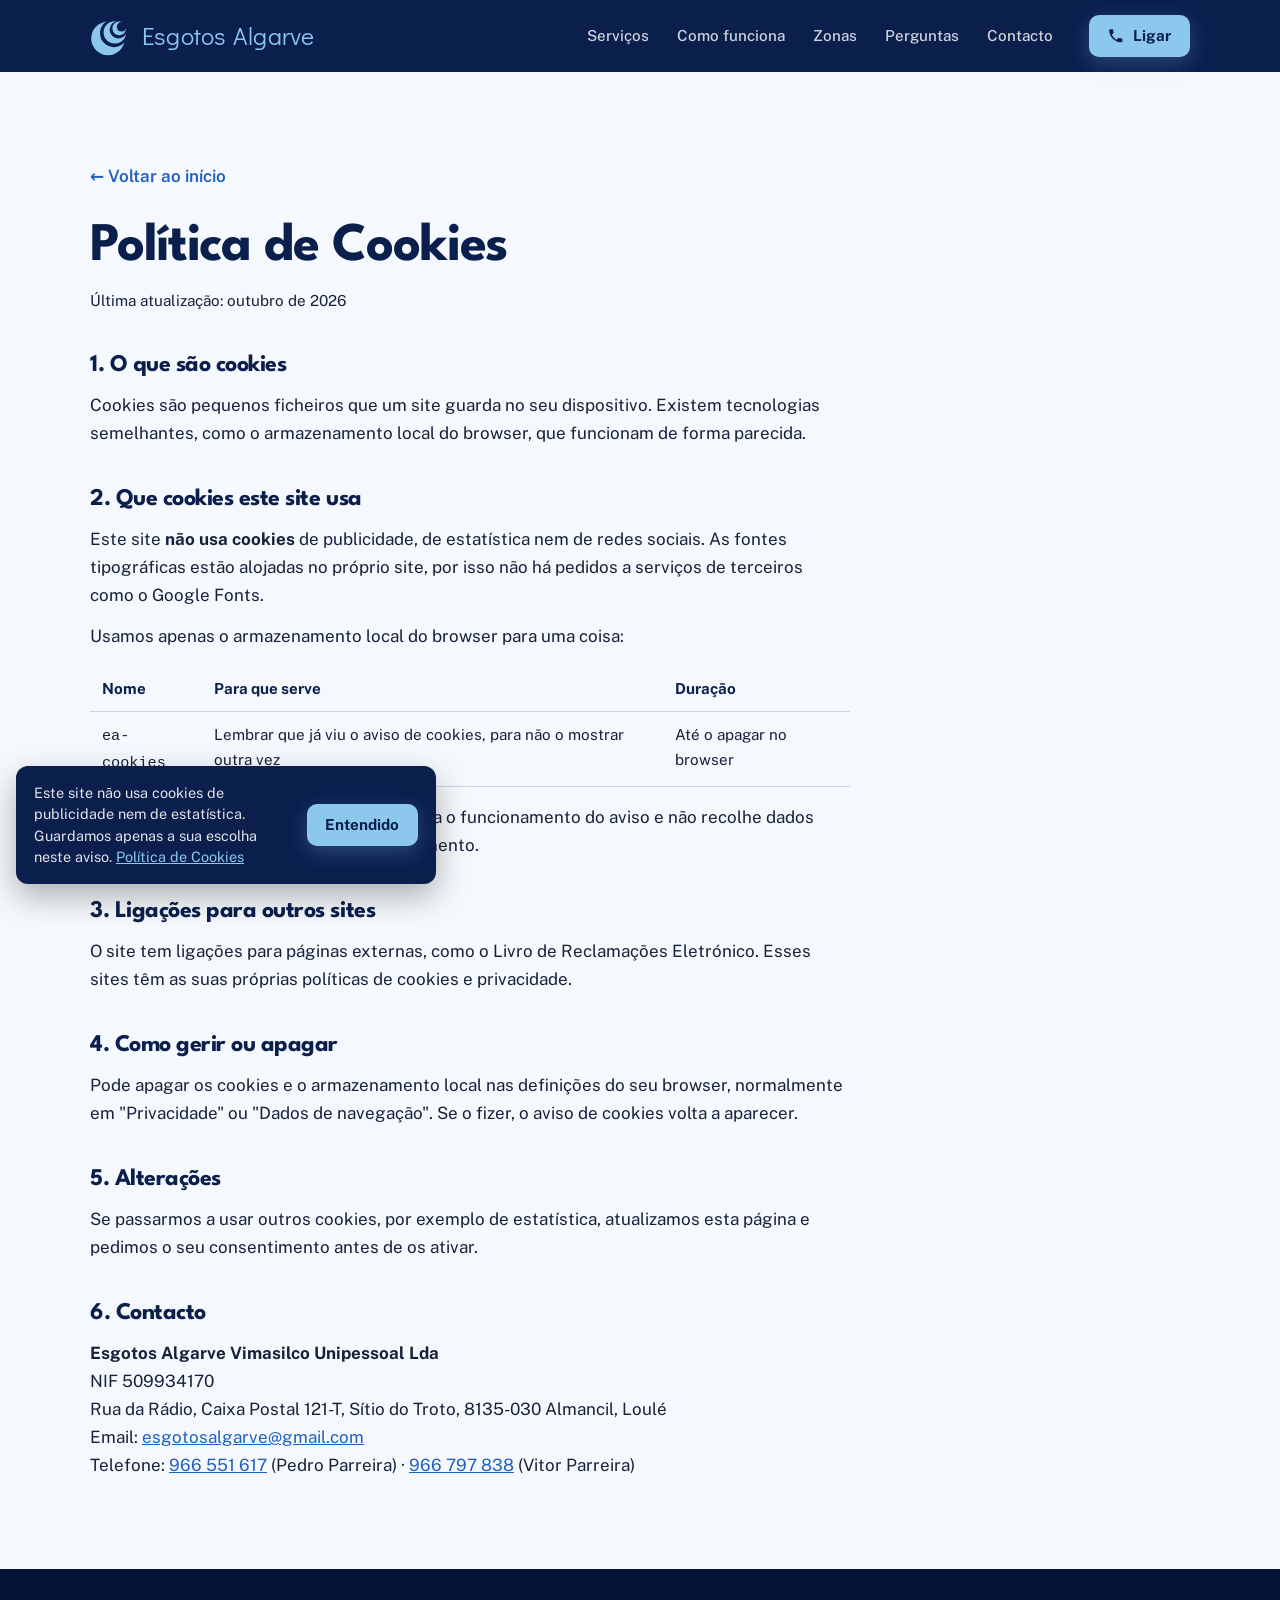
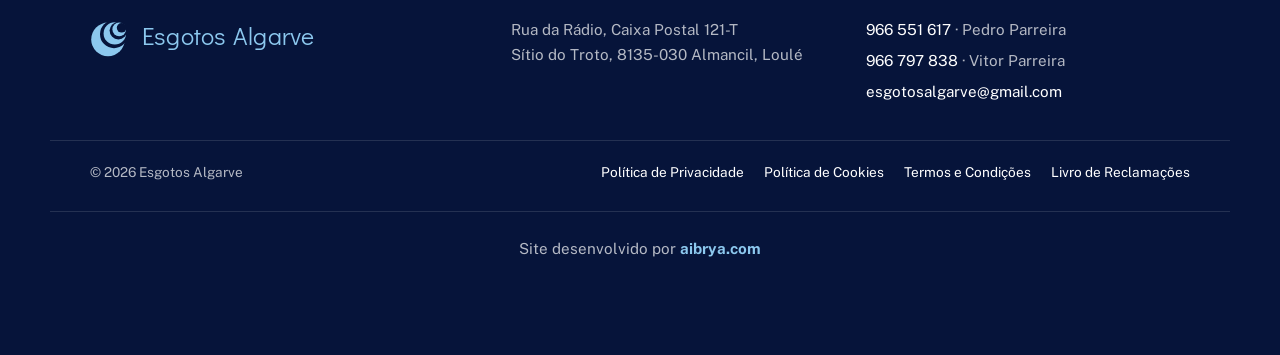
==== commit b511c6de: "Preço fixo, sem divulgar o valor - Retirar 'preço à hora' e 'deslocação incluída' - Preço fixo para " ====
--- a/cookies.html
+++ b/cookies.html
@@ -43,7 +43,7 @@
           <li><a href="index.html#como-funciona">Como funciona</a></li>
           <li><a href="index.html#zonas">Zonas</a></li>
           <li><a href="index.html#perguntas">Perguntas</a></li>
-          <li><a href="index.html#orcamento">Orçamento</a></li>
+          <li><a href="index.html#orcamento">Contacto</a></li>
         </ul>
       </nav>
       <a class="btn btn--ceu btn--sm topbar__call" href="tel:+351966551617">
--- a/styles.css
+++ b/styles.css
@@ -119,39 +119,23 @@
 }
 .hero__proof strong { display: block; color: var(--ceu); font: 700 1.35rem/1.2 var(--f-display); letter-spacing: -.01em; }
 
-/* Assinatura: corte técnico com inspeção por câmara */
-.hero__section { margin: 0; }
-.hero__section svg { width: 100%; height: auto; border-radius: 16px; background: #fff; box-shadow: 0 30px 60px rgb(0 0 0 / .3); }
-.ceu-svg { fill: #F7FAFE; }
-.hatch { stroke: #DCE4EE; stroke-width: 2; }
-.solo { stroke: #8F9DB3; stroke-width: 3; }
-.casa rect, .casa path { fill: #fff; stroke: var(--marinho); stroke-width: 3; stroke-linejoin: round; }
-.casa .janela { fill: var(--nevoa); }
-.casa .porta { fill: var(--marinho); }
-.caleira { fill: none; stroke: var(--azul); stroke-width: 5; stroke-linecap: round; stroke-linejoin: round; }
-.tubo-pluvial { fill: none; stroke: var(--azul); stroke-width: 9; stroke-linecap: round; stroke-linejoin: round; }
-.chuva { fill: none; stroke: var(--ceu); stroke-width: 2.5; stroke-linecap: round; stroke-dasharray: 5 9; animation: flow 1.4s linear infinite; }
-.tubo-esgoto { fill: var(--nevoa); stroke: var(--marinho); stroke-width: 3; }
-.ligacao { fill: none; stroke: var(--marinho); stroke-width: 9; stroke-linecap: round; stroke-linejoin: round; }
-.caixa { fill: #fff; stroke: var(--marinho); stroke-width: 3; }
-.tampa { fill: var(--marinho); }
-.entupimento { fill: #9C8F7A; }
-.feixe { fill: url(#feixe); animation: luz 2.4s ease-in-out infinite; }
-.camara__corpo { fill: var(--marinho); }
-.camara__lente { fill: var(--ceu); stroke: #fff; stroke-width: 1.5; }
-.camara__roda { fill: var(--tinta); }
-.cabo { fill: none; stroke: var(--azul); stroke-width: 2.5; stroke-linecap: round; stroke-linejoin: round; }
-.monitor__ecra { fill: var(--marinho); }
-.monitor__moldura { fill: none; stroke: var(--marinho); stroke-width: 3; }
-.monitor__tubo { fill: none; stroke: var(--ceu); stroke-width: 3; }
-.monitor__tubo2 { fill: none; stroke: var(--ceu); stroke-opacity: .45; stroke-width: 2; }
-.monitor__rec { fill: #E5484D; animation: pisca 1.2s steps(2) infinite; }
-.monitor__pe { stroke: var(--marinho); stroke-width: 3; stroke-linecap: round; }
-.cota { font: 600 12px var(--f-body); fill: var(--azul); letter-spacing: .06em; text-transform: uppercase; }
-
-@keyframes flow { to { stroke-dashoffset: -28; } }
-@keyframes luz { 0%, 100% { opacity: .55; } 50% { opacity: .9; } }
-@keyframes pisca { 50% { opacity: 0; } }
+/* Cartão de contactos no topo */
+.hero__card {
+  background: rgb(255 255 255 / .06); border: 1px solid rgb(140 200 238 / .28);
+  border-radius: 20px; padding: clamp(24px, 3vw, 36px); display: grid; gap: 12px;
+  backdrop-filter: blur(6px); box-shadow: 0 30px 60px rgb(0 0 0 / .25);
+}
+.hero__card-title { font: 700 1.3rem/1.2 var(--f-display); color: #fff; margin-bottom: 4px; }
+.hero__contact {
+  display: flex; flex-direction: column; gap: 4px; text-decoration: none;
+  padding: 14px 18px; border-radius: 12px; background: rgb(11 31 77 / .45);
+  border: 1px solid rgb(140 200 238 / .22); transition: border-color .15s, background .15s;
+}
+.hero__contact:hover { border-color: var(--ceu); background: rgb(11 31 77 / .7); }
+.hero__contact span { font-size: .8rem; text-transform: uppercase; letter-spacing: .12em; color: var(--ceu); font-weight: 600; }
+.hero__contact strong { font: 700 1.7rem/1.1 var(--f-display); color: #fff; }
+.hero__contact--email strong { font: 600 1.05rem/1.3 var(--f-body); word-break: break-all; }
+.hero__card-note { font-size: .9rem; color: rgb(255 255 255 / .7); margin-top: 4px; }
 
 /* ---------- Pipeline (assinatura ao longo da página) ---------- */
 .pipeline { position: relative; }
@@ -191,7 +175,7 @@
 }
 
 /* ---------- Serviços ---------- */
-.services { display: grid; grid-template-columns: repeat(2, 1fr); gap: 20px; }
+.services { display: grid; grid-template-columns: repeat(3, 1fr); gap: 20px; }
 .svc {
   background: #fff; border: 1px solid var(--linha); border-radius: 16px; padding: clamp(24px, 3vw, 36px);
   display: flex; flex-direction: column; gap: 12px;
@@ -376,6 +360,7 @@
 
 /* =================== Responsivo =================== */
 @media (max-width: 1024px) {
+  .services { grid-template-columns: 1fr; }
   .steps { grid-template-columns: 1fr 1fr; row-gap: 40px; }
   .steps::before { display: none; }
 }
@@ -402,7 +387,6 @@
   .cookies { bottom: 84px; }
 
   .hero__grid, .zonas, .faq-wrap, .quote { grid-template-columns: 1fr; }
-  .hero__section { order: 2; }
   .hero__proof { grid-template-columns: 1fr; gap: 12px; }
   .hero__proof li { display: block; }
   .hero__proof strong { display: inline; font-size: 1.15rem; margin-right: .35em; }
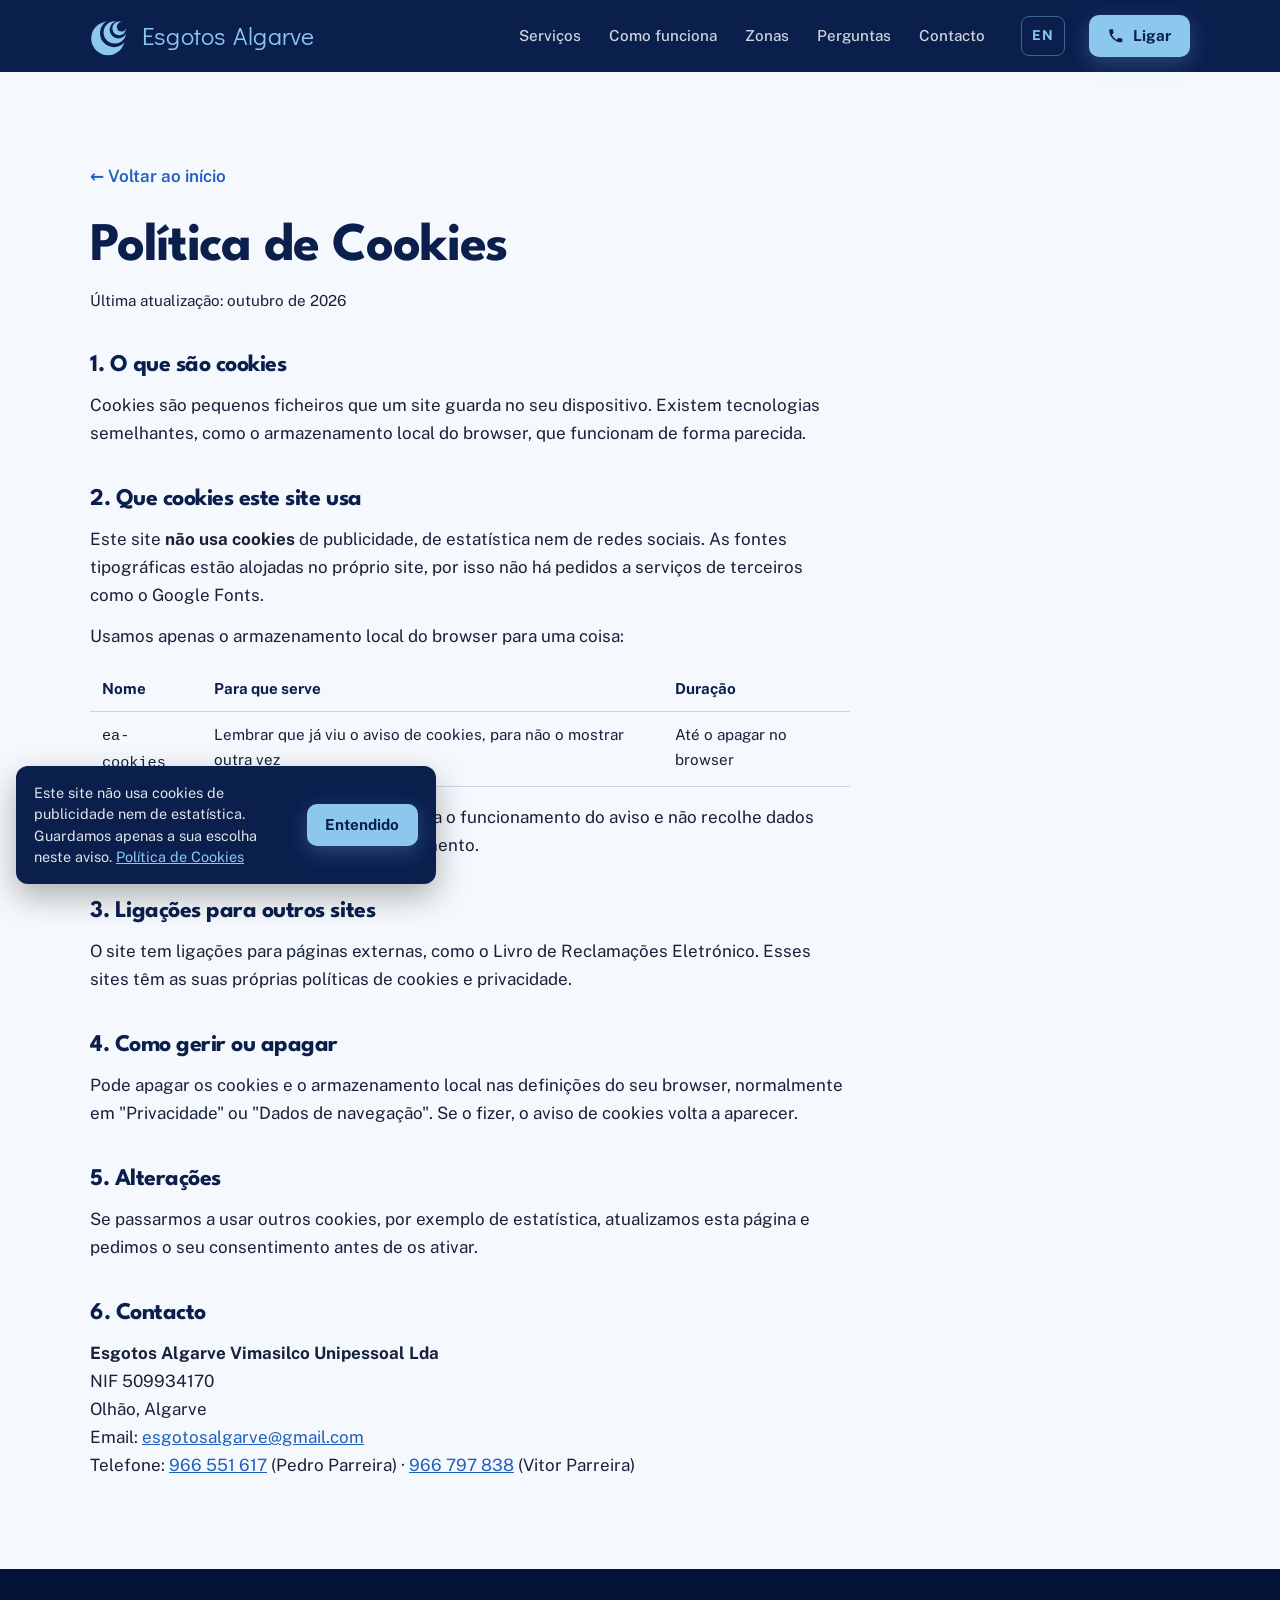
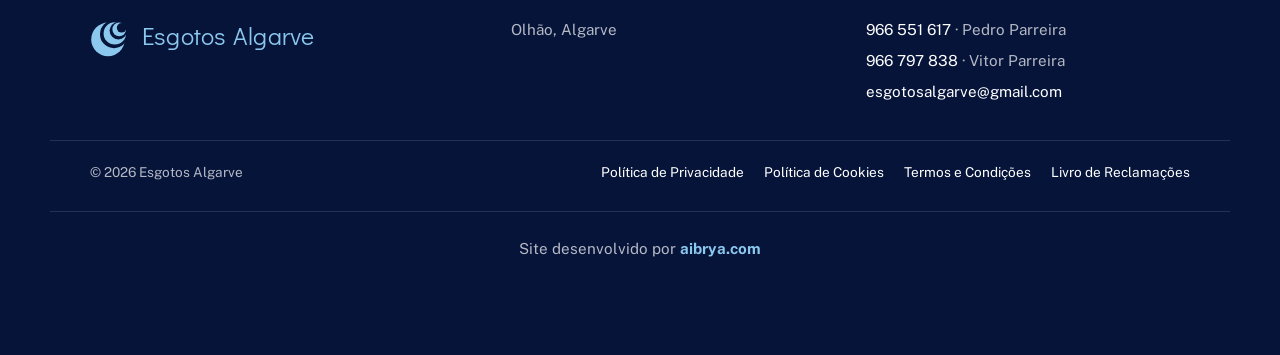
==== commit dbaccf99: "Olhão como base, WhatsApp e versão em inglês - Morada substituída pela zona (Olhão, Algarve); mapa e" ====
--- a/cookies.html
+++ b/cookies.html
@@ -46,6 +46,7 @@
           <li><a href="index.html#orcamento">Contacto</a></li>
         </ul>
       </nav>
+      <a class="lang" href="en/" hreflang="en" lang="en" aria-label="English version">EN</a>
       <a class="btn btn--ceu btn--sm topbar__call" href="tel:+351966551617">
         <svg viewBox="0 0 24 24" aria-hidden="true"><path d="M6.6 10.8a15.1 15.1 0 0 0 6.6 6.6l2.2-2.2a1 1 0 0 1 1-.25 11.4 11.4 0 0 0 3.6.57 1 1 0 0 1 1 1V20a1 1 0 0 1-1 1A17 17 0 0 1 3 4a1 1 0 0 1 1-1h3.5a1 1 0 0 1 1 1c0 1.25.2 2.45.57 3.57a1 1 0 0 1-.25 1z"/></svg>
         <span>Ligar</span>
@@ -86,7 +87,7 @@
         <h2>6. Contacto</h2>
         <p><strong>Esgotos Algarve Vimasilco Unipessoal Lda</strong><br>
         NIF 509934170<br>
-        Rua da Rádio, Caixa Postal 121-T, Sítio do Troto, 8135-030 Almancil, Loulé<br>
+        Olhão, Algarve<br>
         Email: <a href="mailto:esgotosalgarve@gmail.com">esgotosalgarve@gmail.com</a><br>
         Telefone: <a href="tel:+351966551617">966 551 617</a> (Pedro Parreira) · <a href="tel:+351966797838">966 797 838</a> (Vitor Parreira)</p>
       </article>
@@ -102,7 +103,7 @@
         </a>
       </div>
       <div>
-        <p>Rua da Rádio, Caixa Postal 121-T<br>Sítio do Troto, 8135-030 Almancil, Loulé</p>
+        <p>Olhão, Algarve</p>
       </div>
       <div>
         <p><a href="tel:+351966551617">966 551 617</a> · Pedro Parreira</p>
--- a/styles.css
+++ b/styles.css
@@ -97,6 +97,12 @@
 }
 .nav__list a:hover { color: #fff; background: var(--marinho-2); }
 .nav__toggle { display: none; }
+.lang {
+  display: inline-grid; place-items: center; min-width: 44px; height: 40px; padding: 0 10px;
+  font: 700 .85rem/1 var(--f-body); letter-spacing: .08em; color: var(--ceu); text-decoration: none;
+  border: 1px solid rgb(140 200 238 / .4); border-radius: 8px; transition: background .15s, border-color .15s;
+}
+.lang:hover { background: var(--marinho-2); border-color: var(--ceu); }
 
 /* ---------- Hero ---------- */
 .hero {
@@ -350,6 +356,19 @@
 .legal th { color: var(--marinho); }
 .back { display: inline-flex; gap: 8px; margin-bottom: 28px; color: var(--azul); font-weight: 600; text-decoration: none; }
 .back:hover { text-decoration: underline; }
+
+/* ---------- WhatsApp ---------- */
+.btn--wa { background: #25D366; color: #fff; box-shadow: 0 6px 18px rgb(37 211 102 / .3); }
+.btn--wa:hover { background: #1EBE5A; transform: translateY(-1px); }
+.hero__contact--wa strong, .contacto--wa strong { display: inline-flex; align-items: center; gap: 10px; font: 600 1.05rem/1.3 var(--f-body); }
+.hero__contact--wa svg, .contacto--wa svg { width: 22px; height: 22px; fill: #25D366; flex: none; }
+.wa-float {
+  position: fixed; right: 24px; bottom: 24px; z-index: 65;
+  width: 60px; height: 60px; border-radius: 50%; display: grid; place-items: center;
+  background: #25D366; box-shadow: 0 10px 28px rgb(0 0 0 / .25); transition: transform .2s, box-shadow .2s;
+}
+.wa-float svg { width: 32px; height: 32px; fill: #fff; }
+.wa-float:hover { transform: translateY(-2px) scale(1.04); box-shadow: 0 14px 32px rgb(0 0 0 / .3); }
 
 /* ---------- Barra fixa telemóvel ---------- */
 .mobilebar { display: none; }
@@ -394,8 +413,9 @@
   .section--quote { background: var(--marinho); }
   .footer__grid { grid-template-columns: 1fr; gap: 16px; }
 
+  .wa-float { display: none; }
   .mobilebar {
-    display: block; position: fixed; left: 0; right: 0; bottom: 0; z-index: 60;
+    display: grid; grid-template-columns: 1fr 1fr; gap: 10px; position: fixed; left: 0; right: 0; bottom: 0; z-index: 60;
     padding: 10px 16px calc(10px + env(safe-area-inset-bottom));
     background: rgb(11 31 77 / .96); backdrop-filter: blur(8px);
     transform: translateY(110%); transition: transform .3s;
